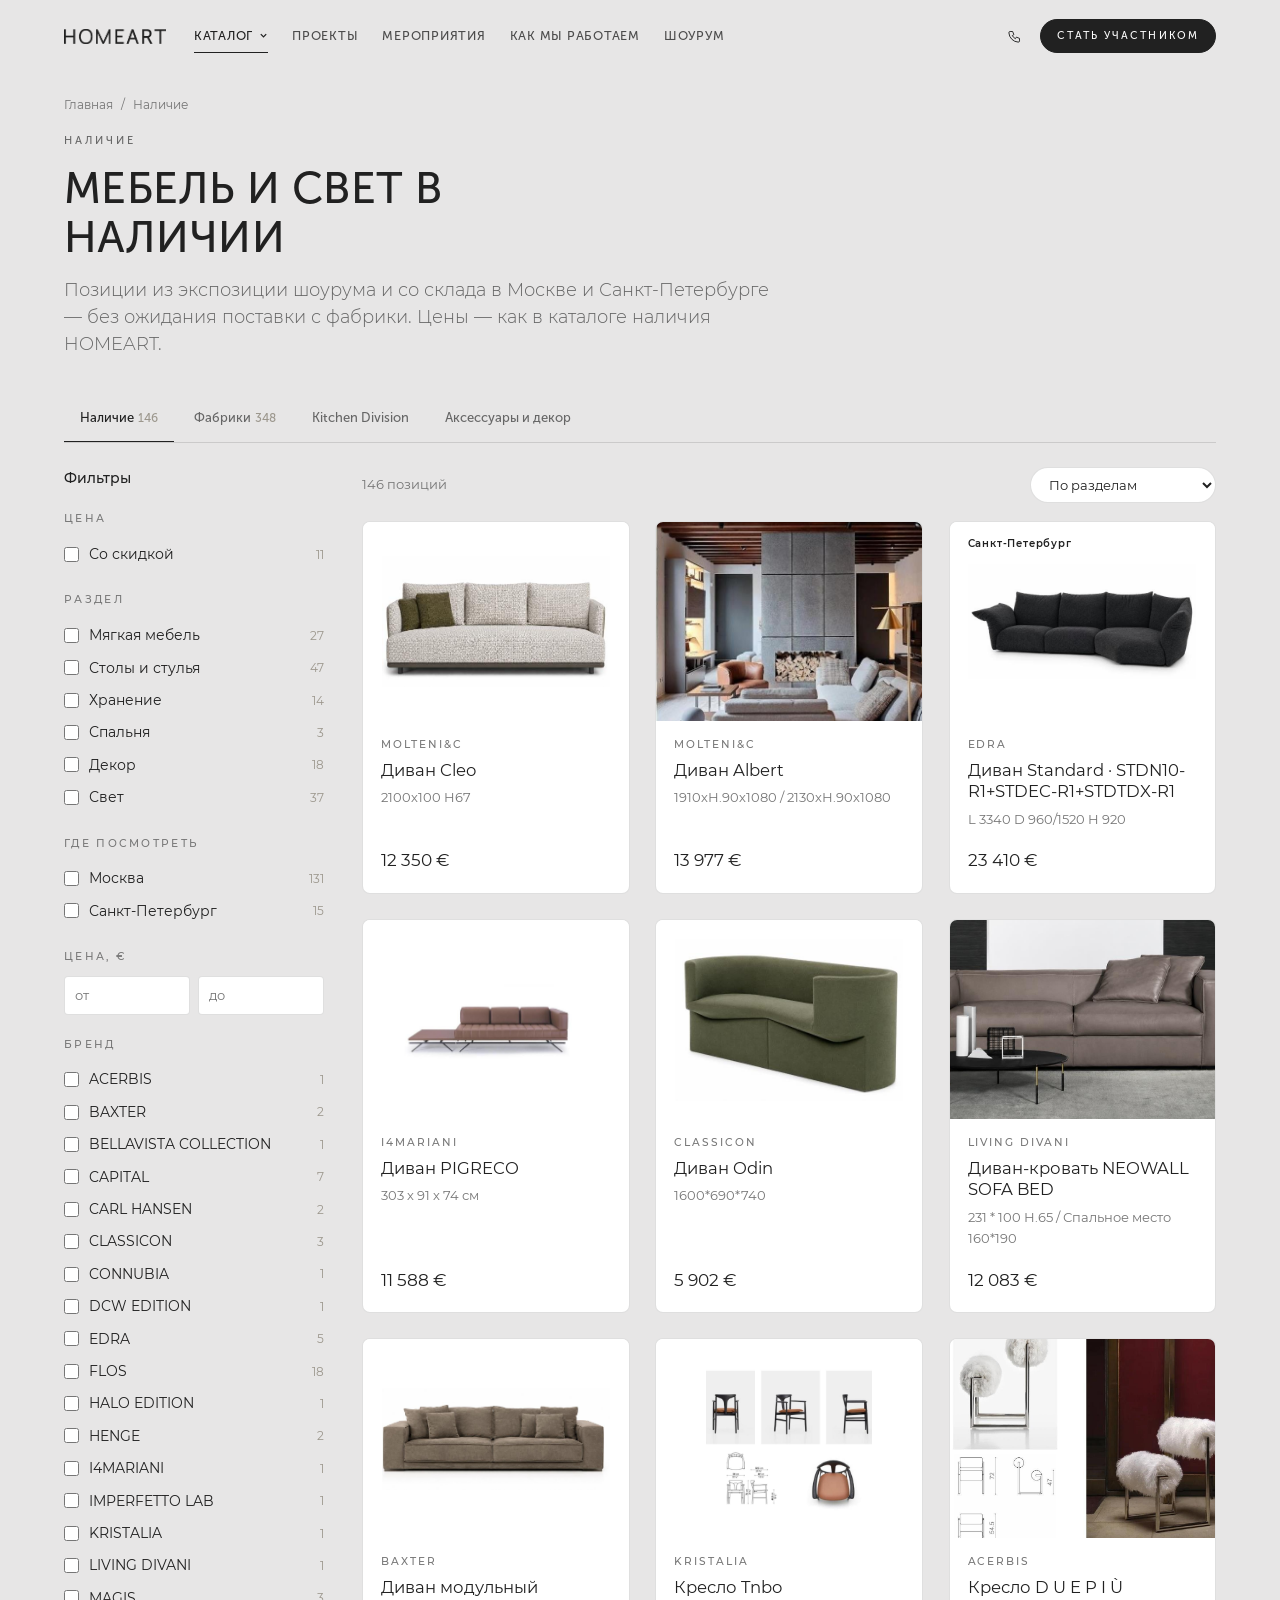
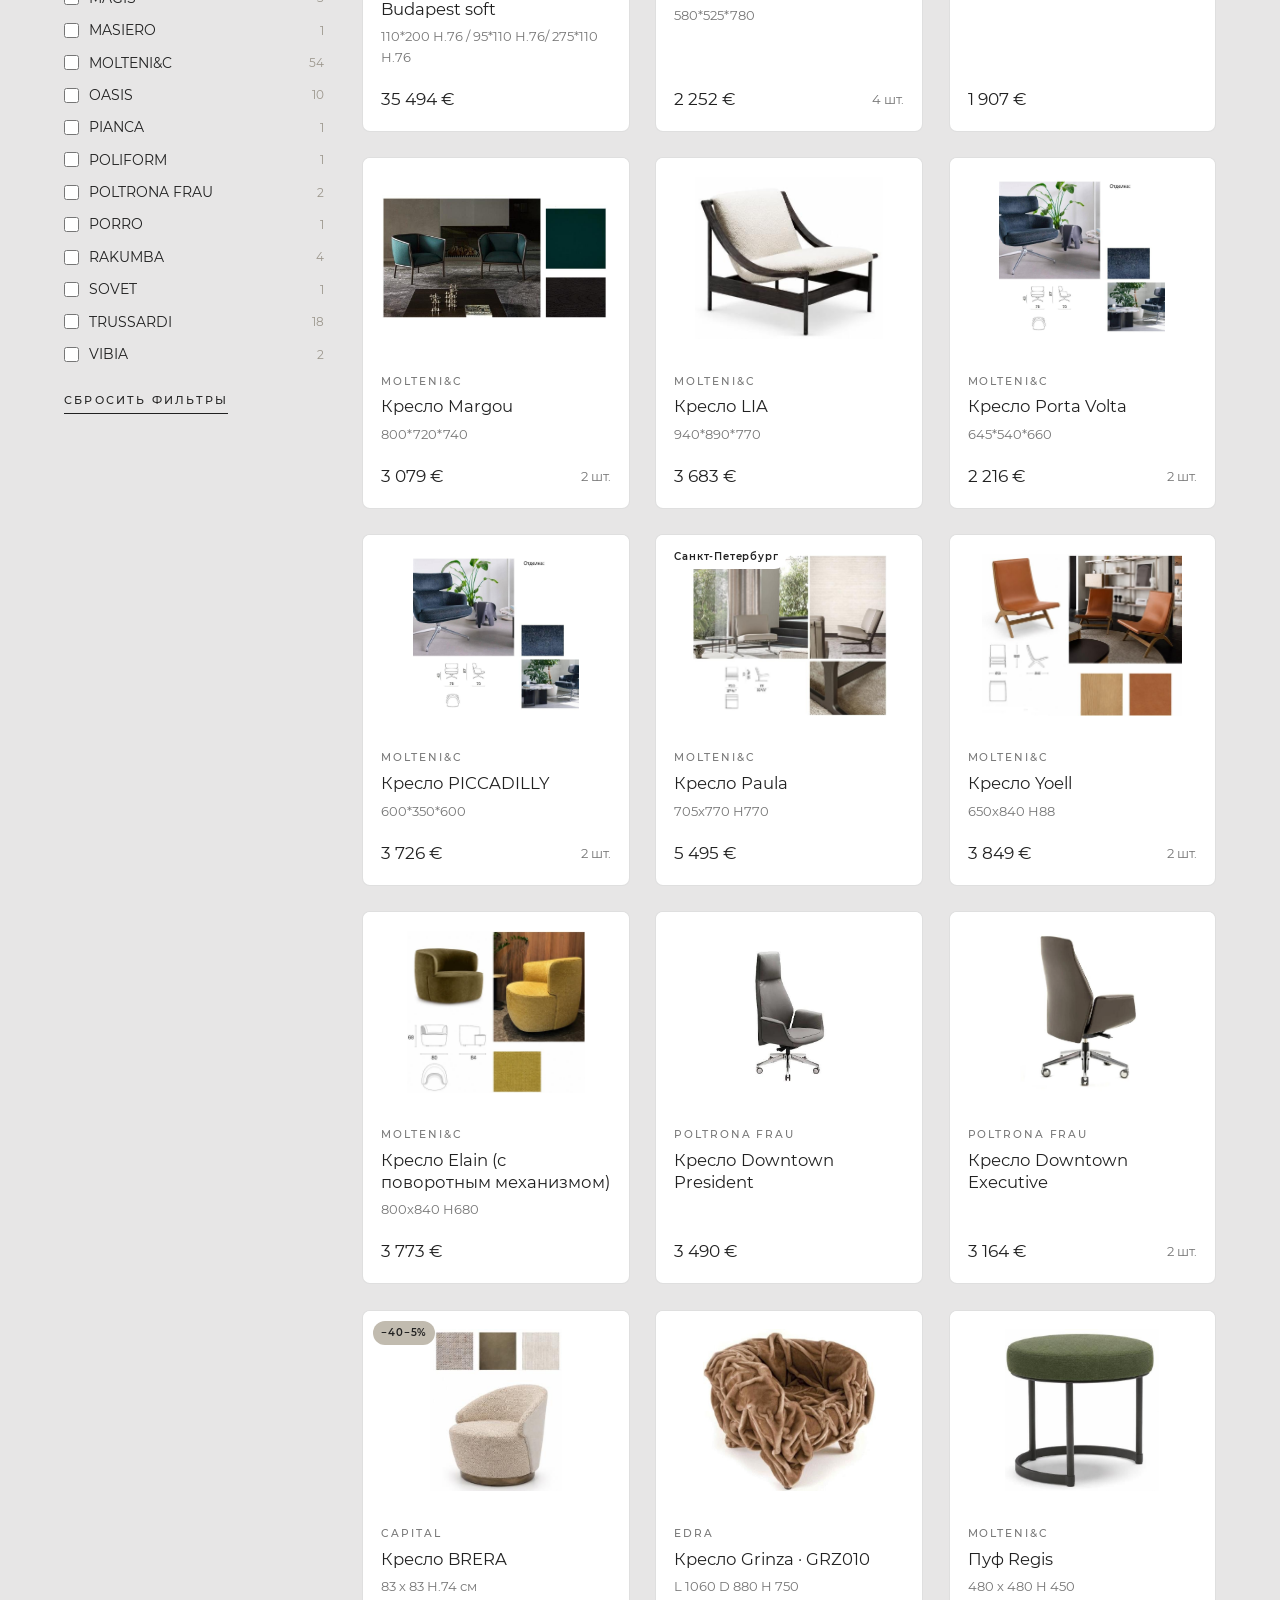
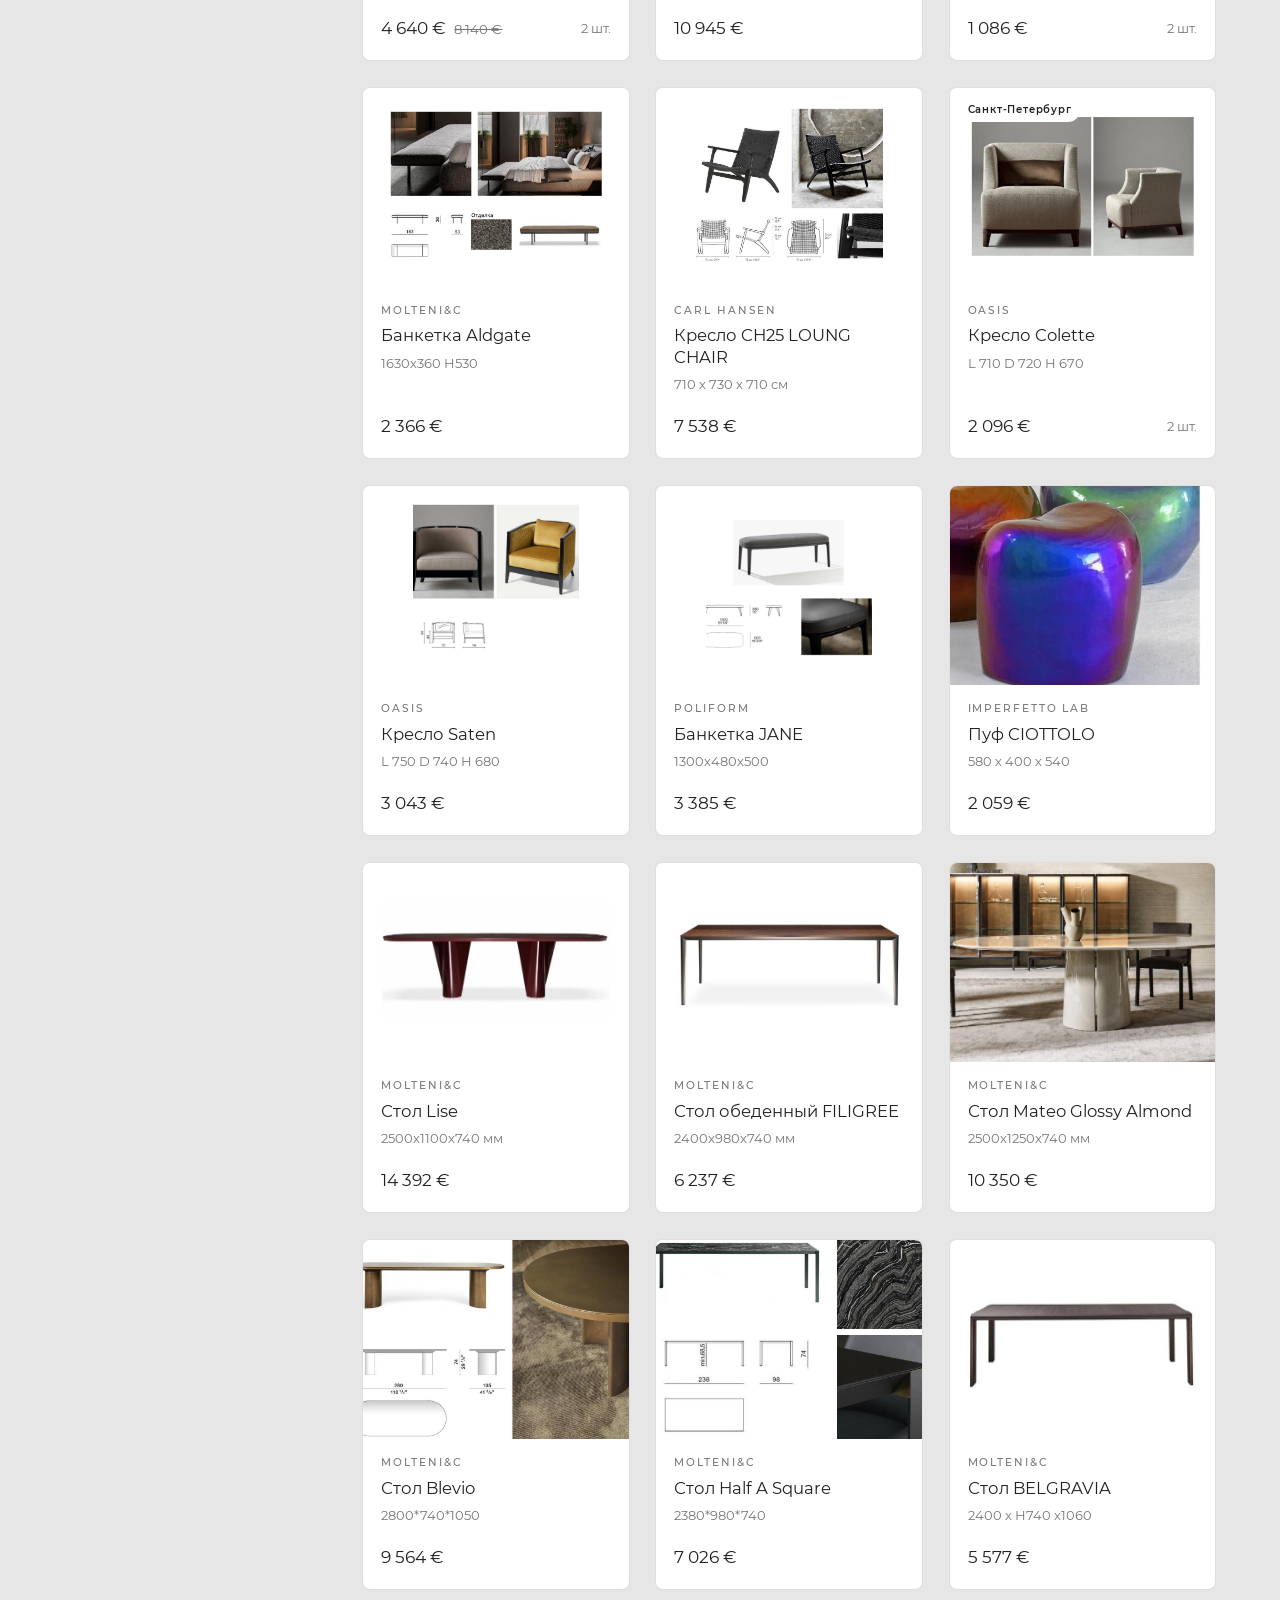
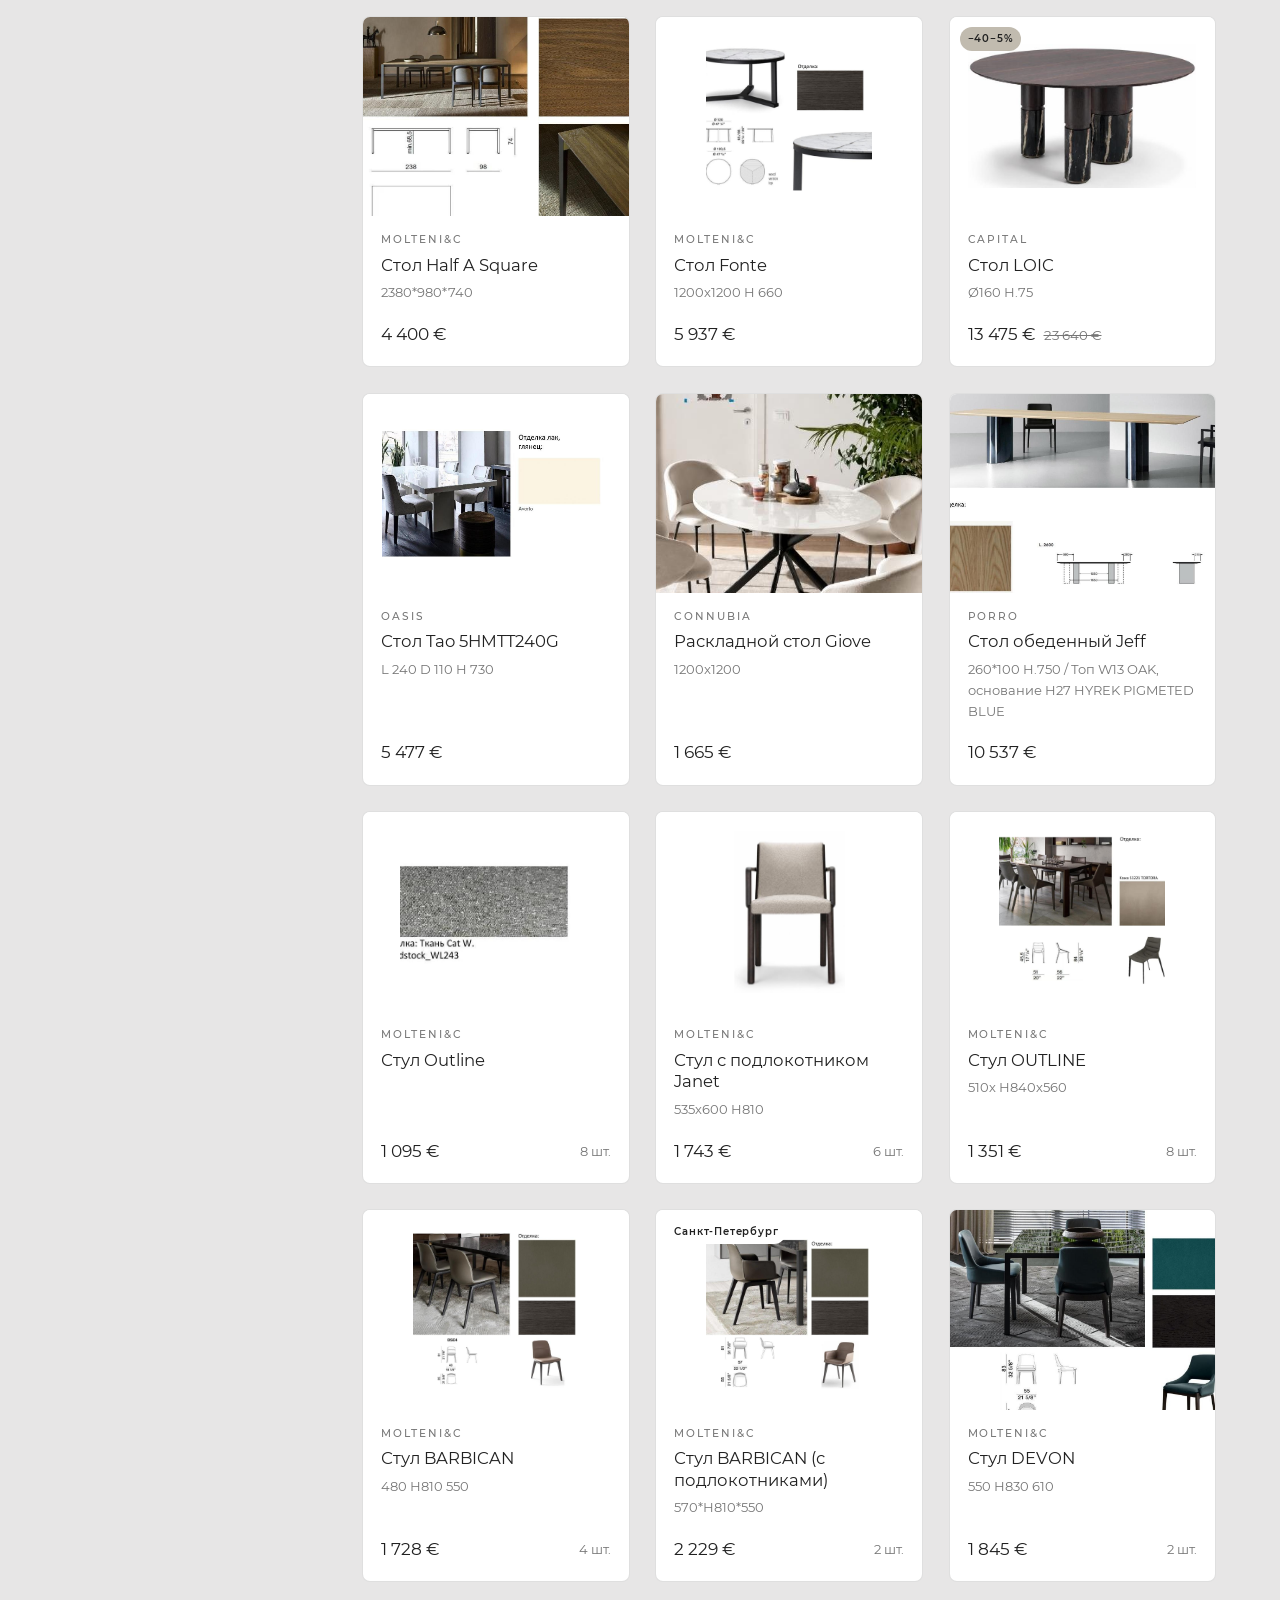
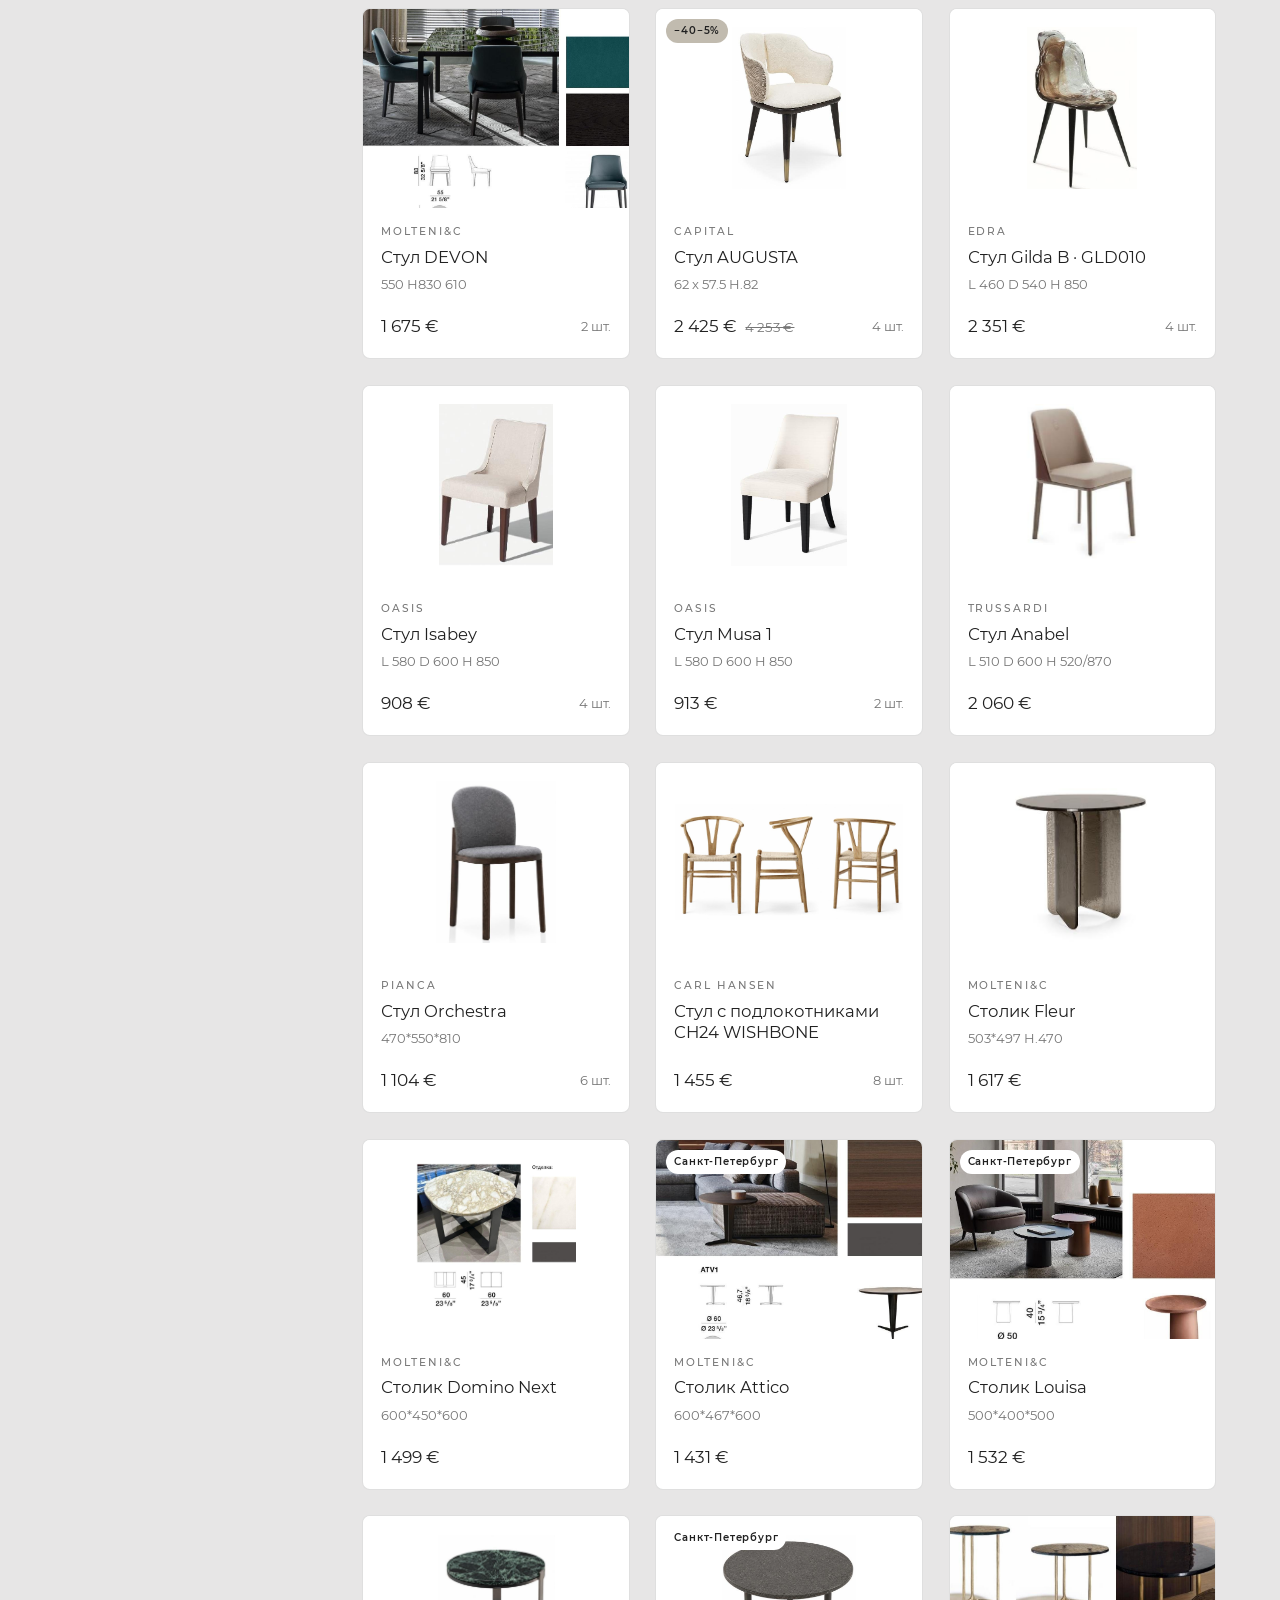
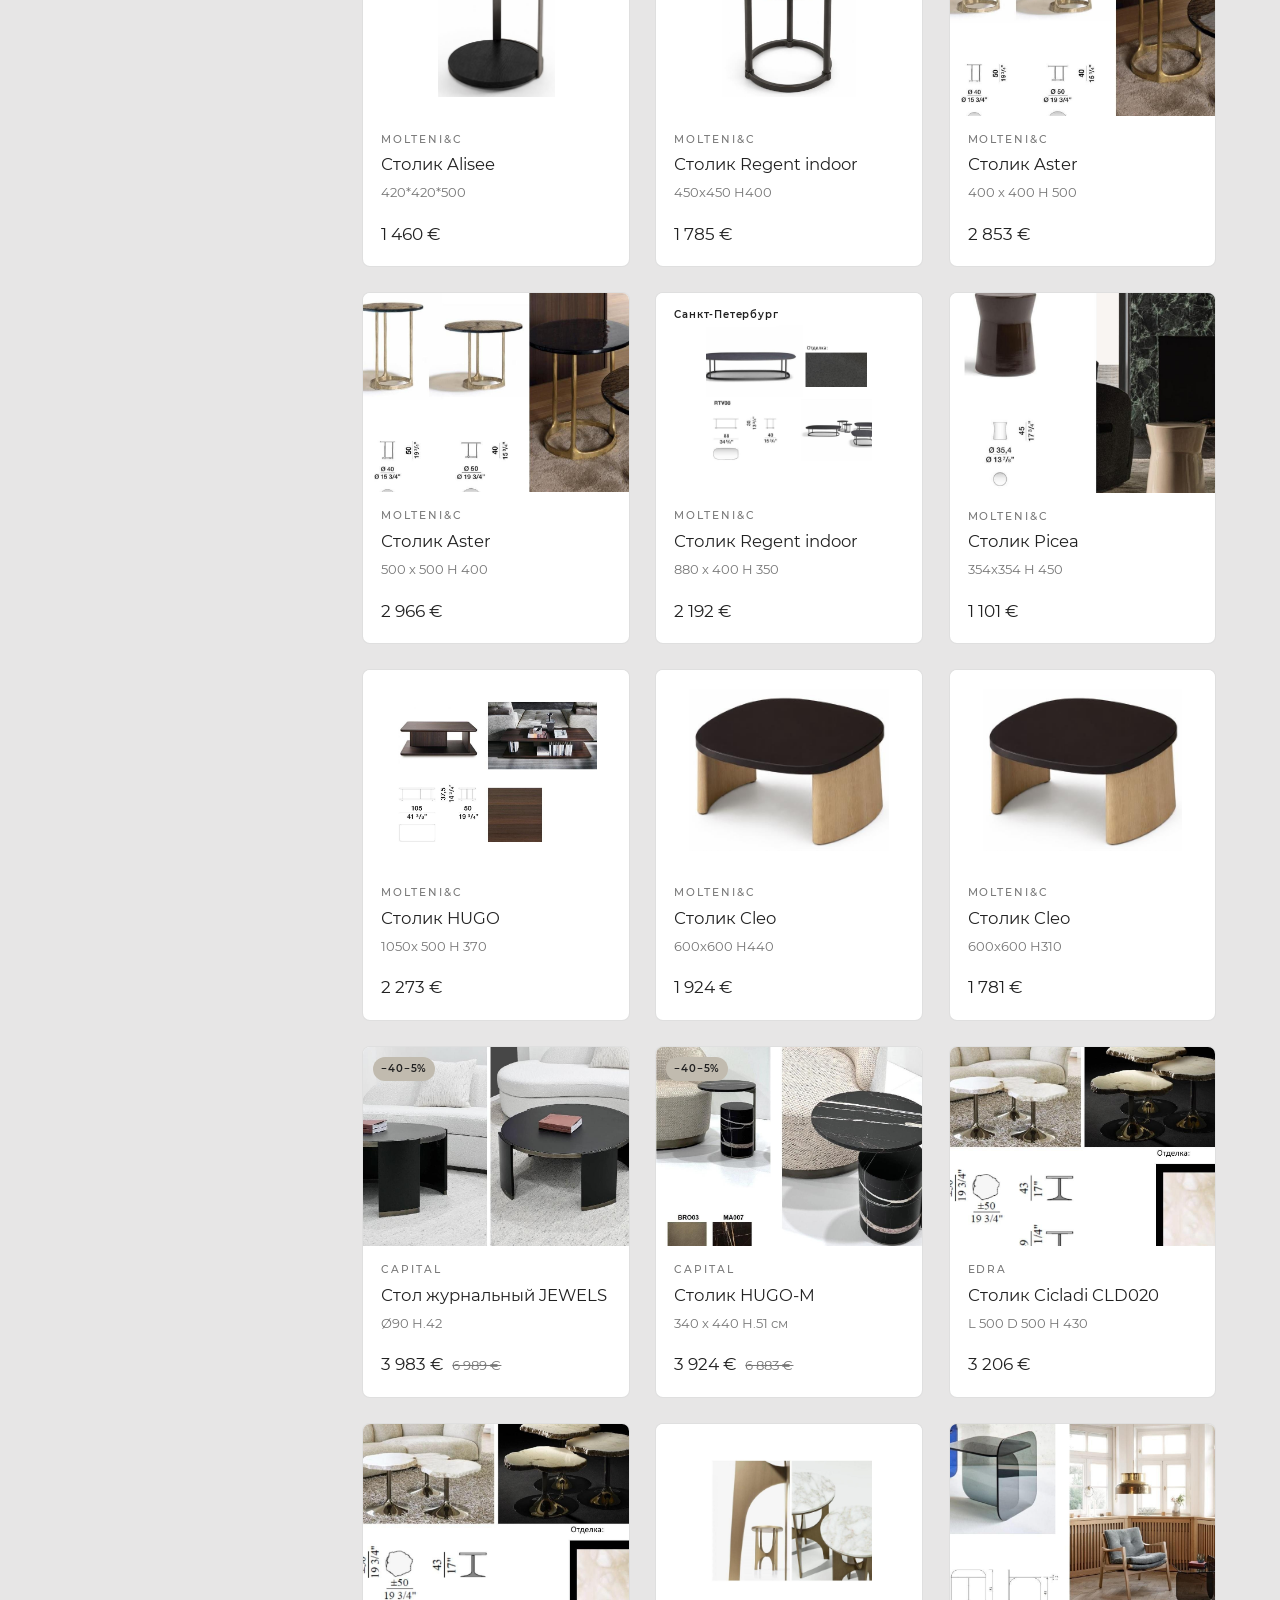
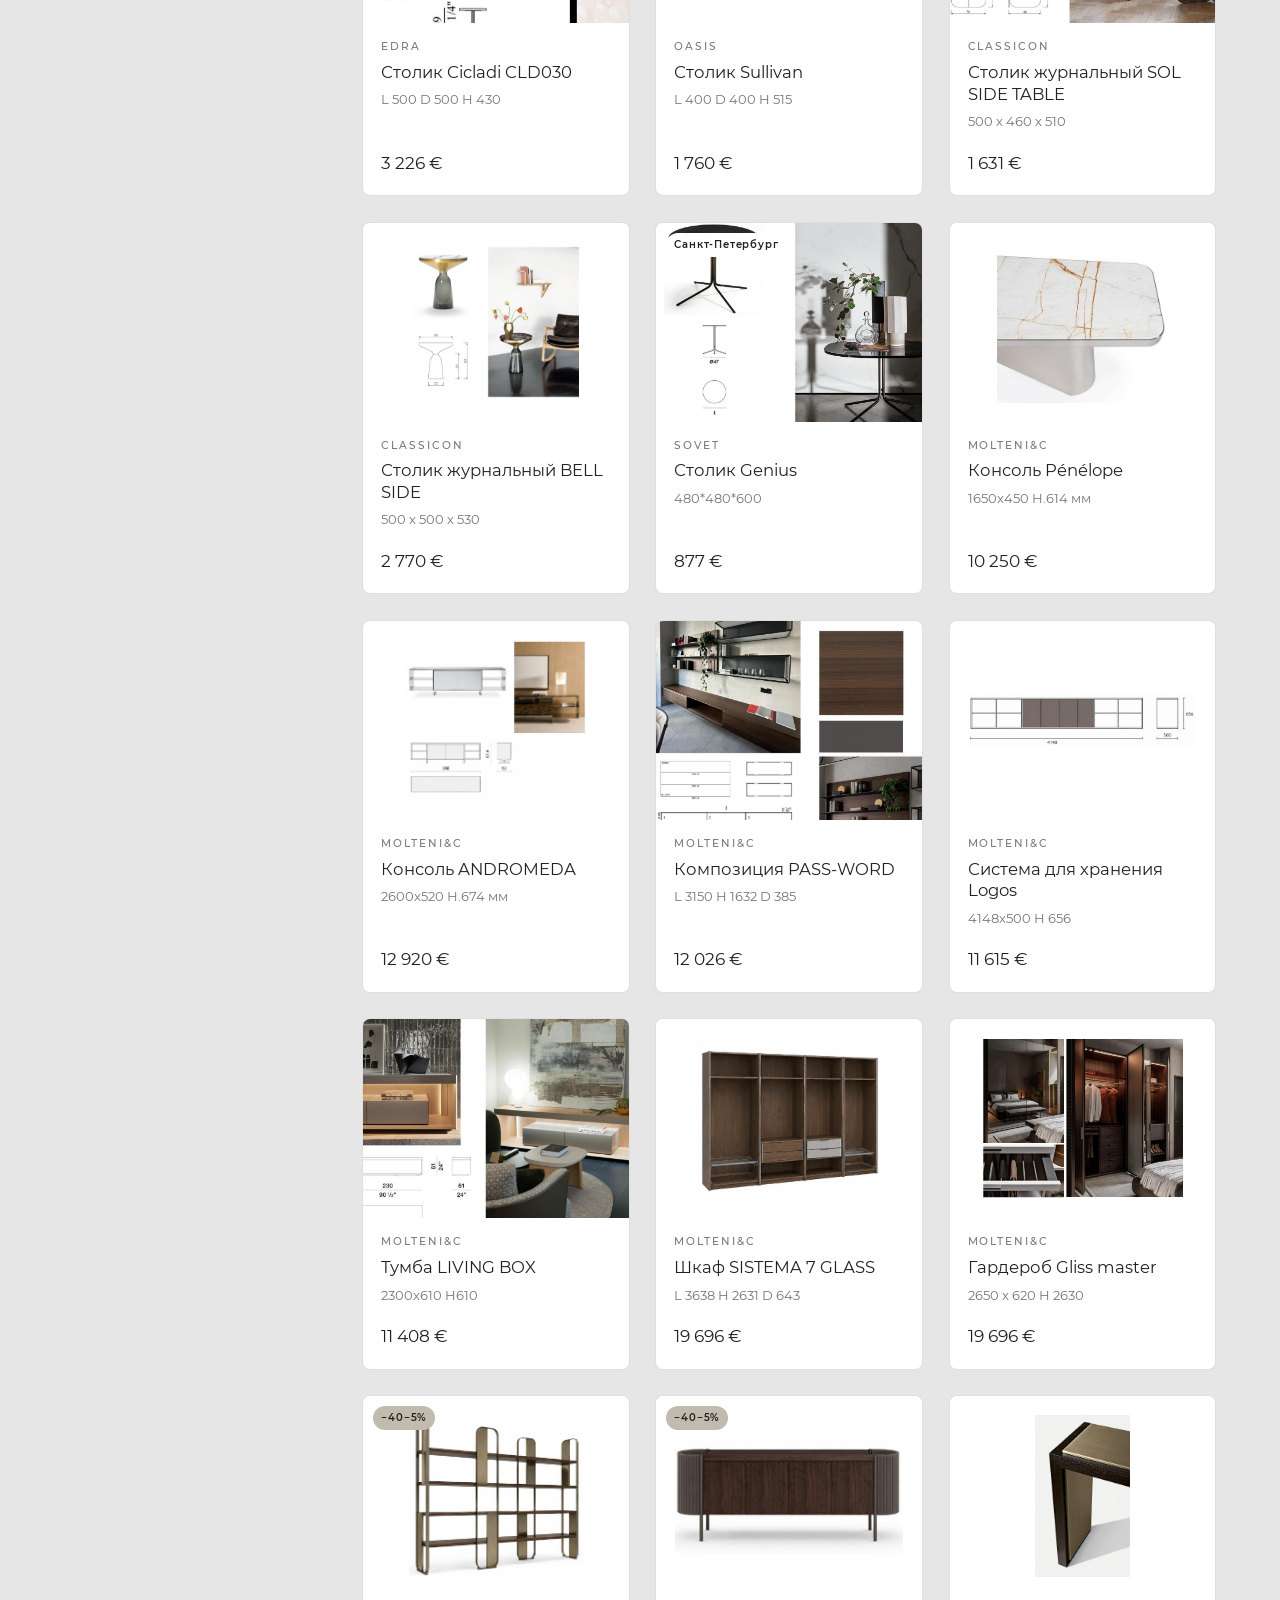
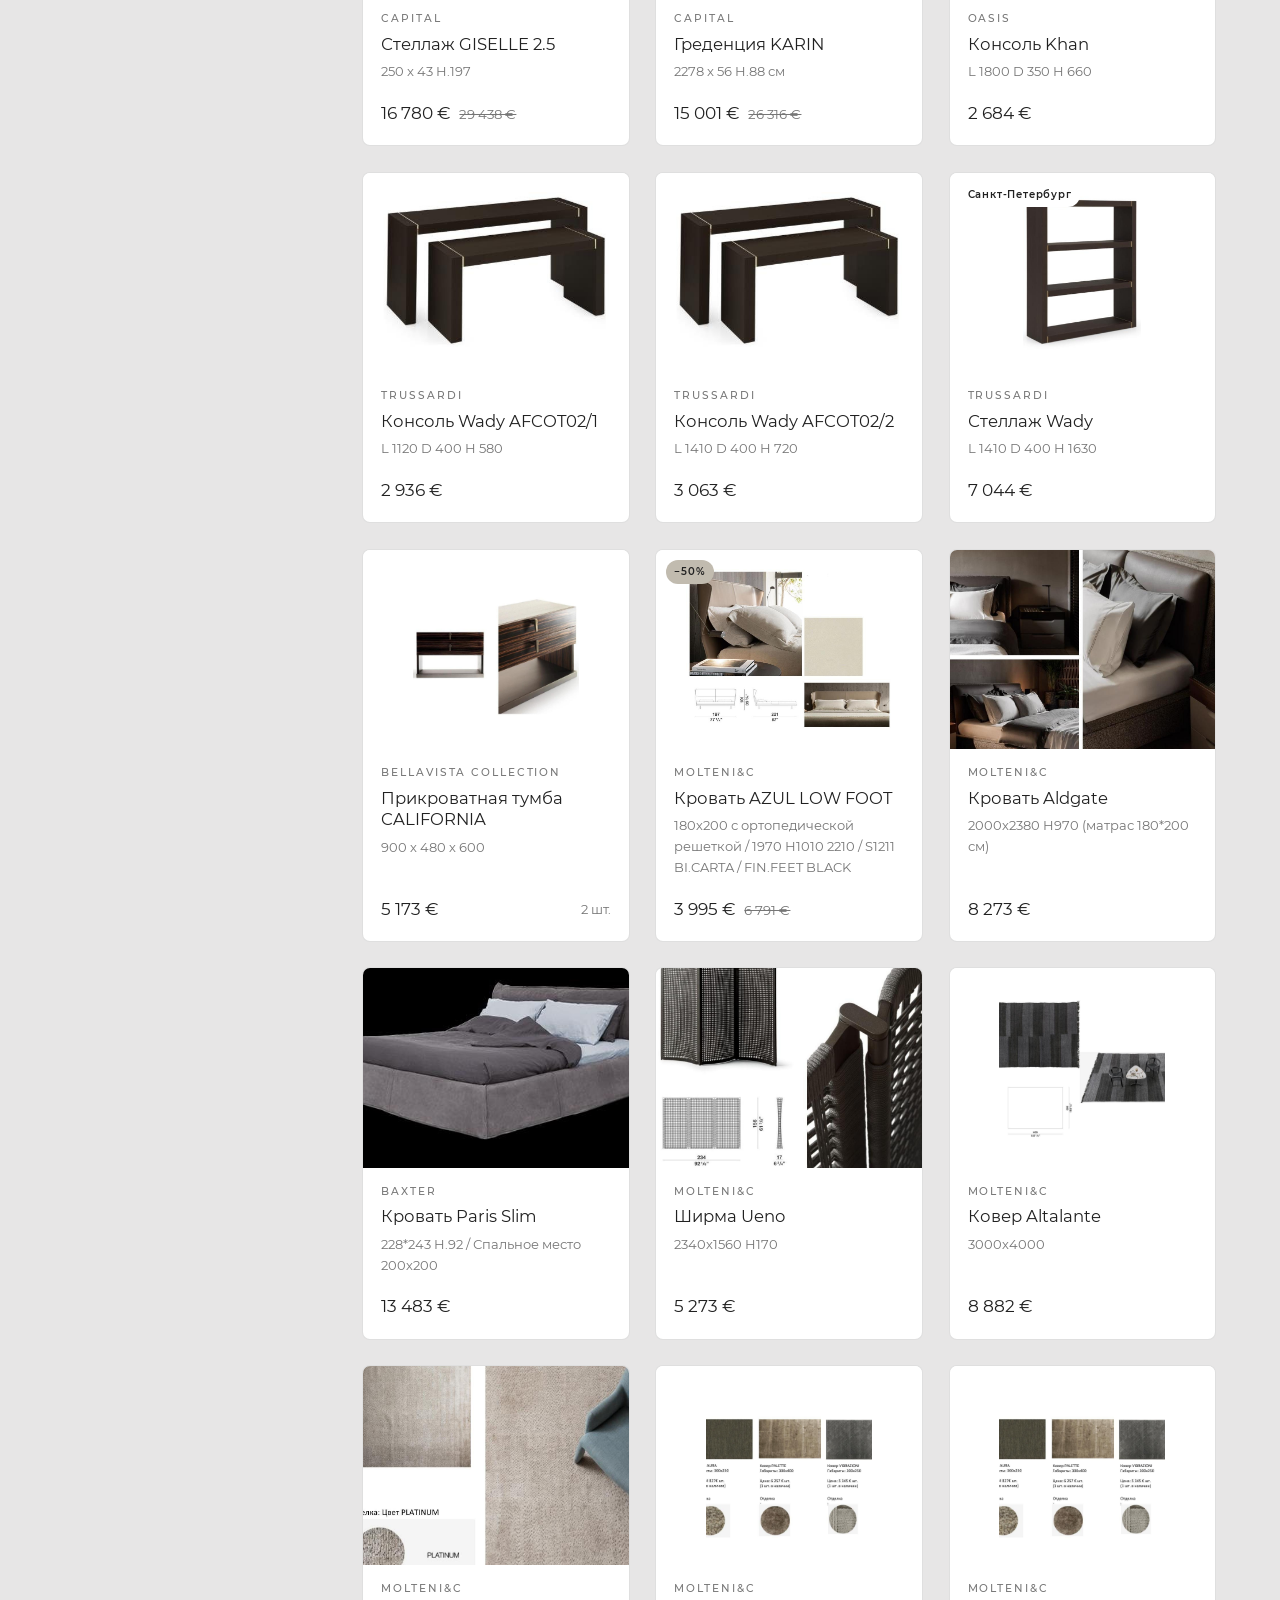
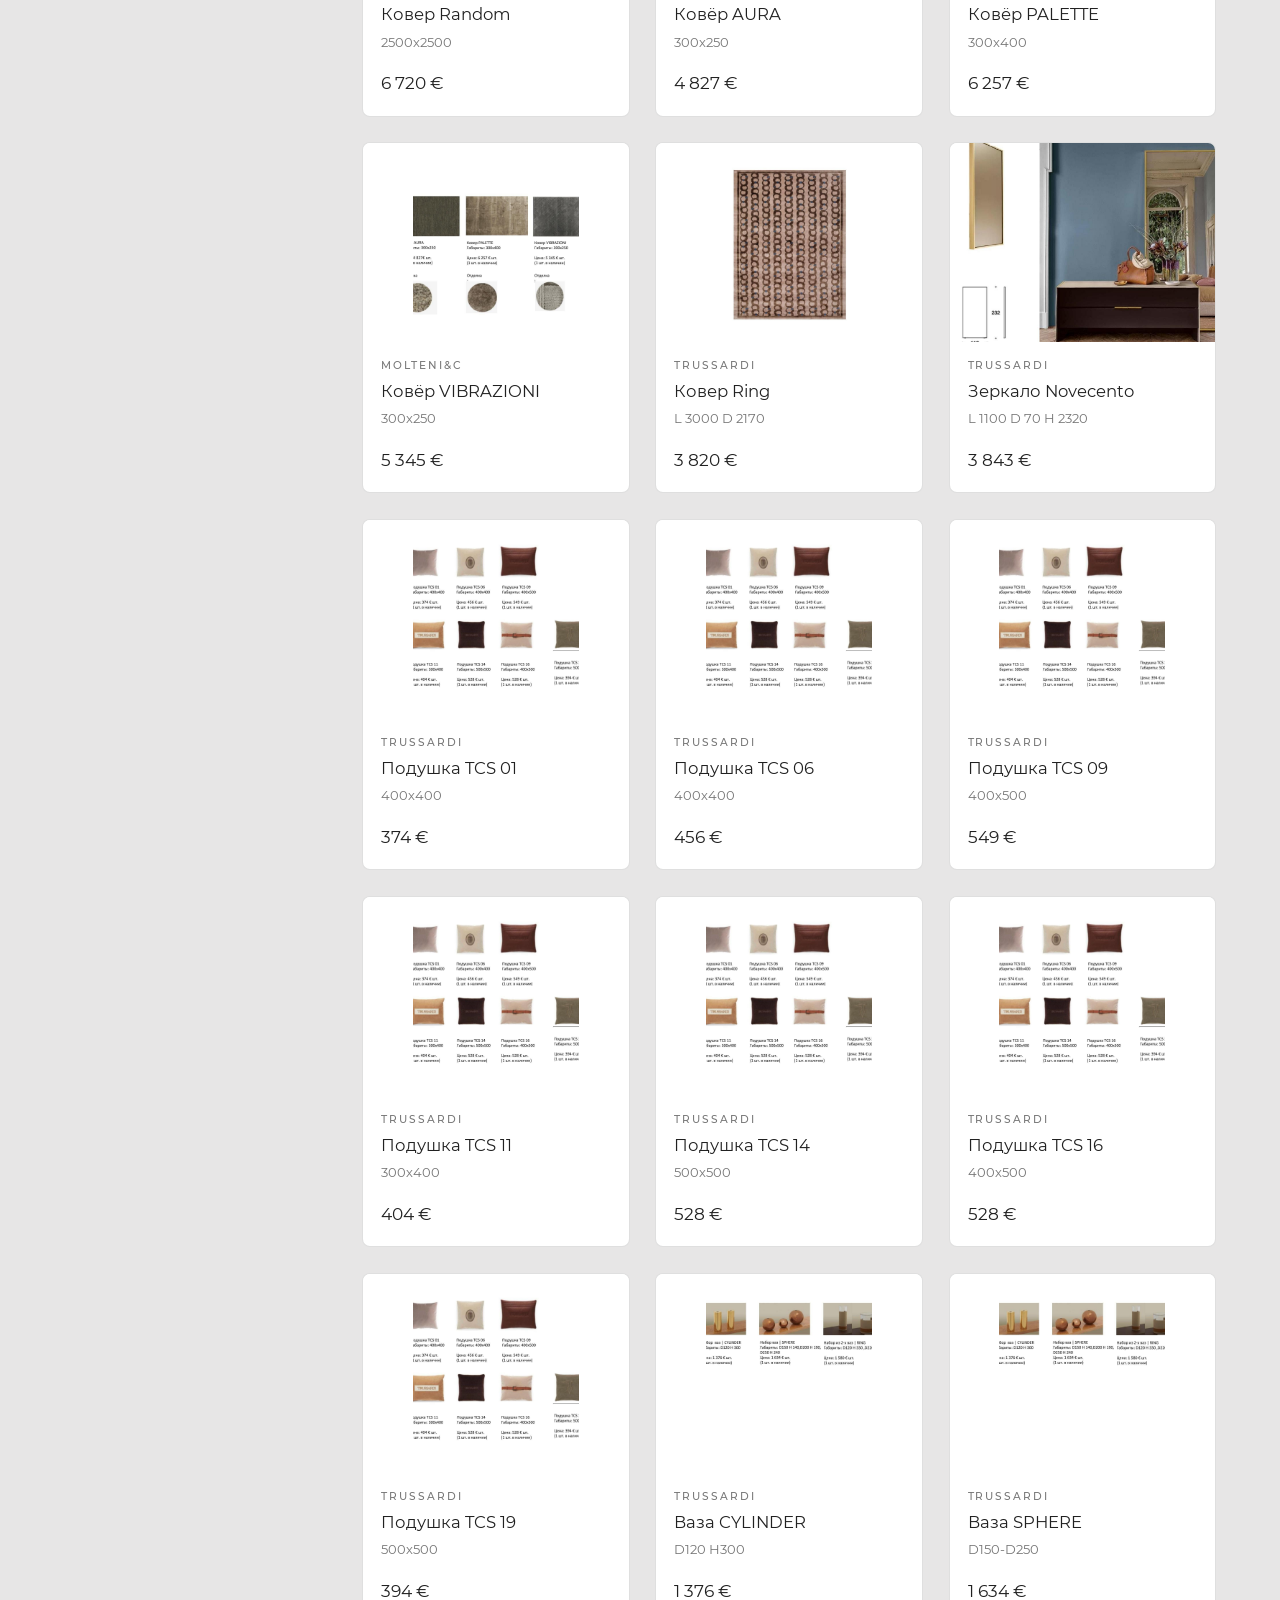
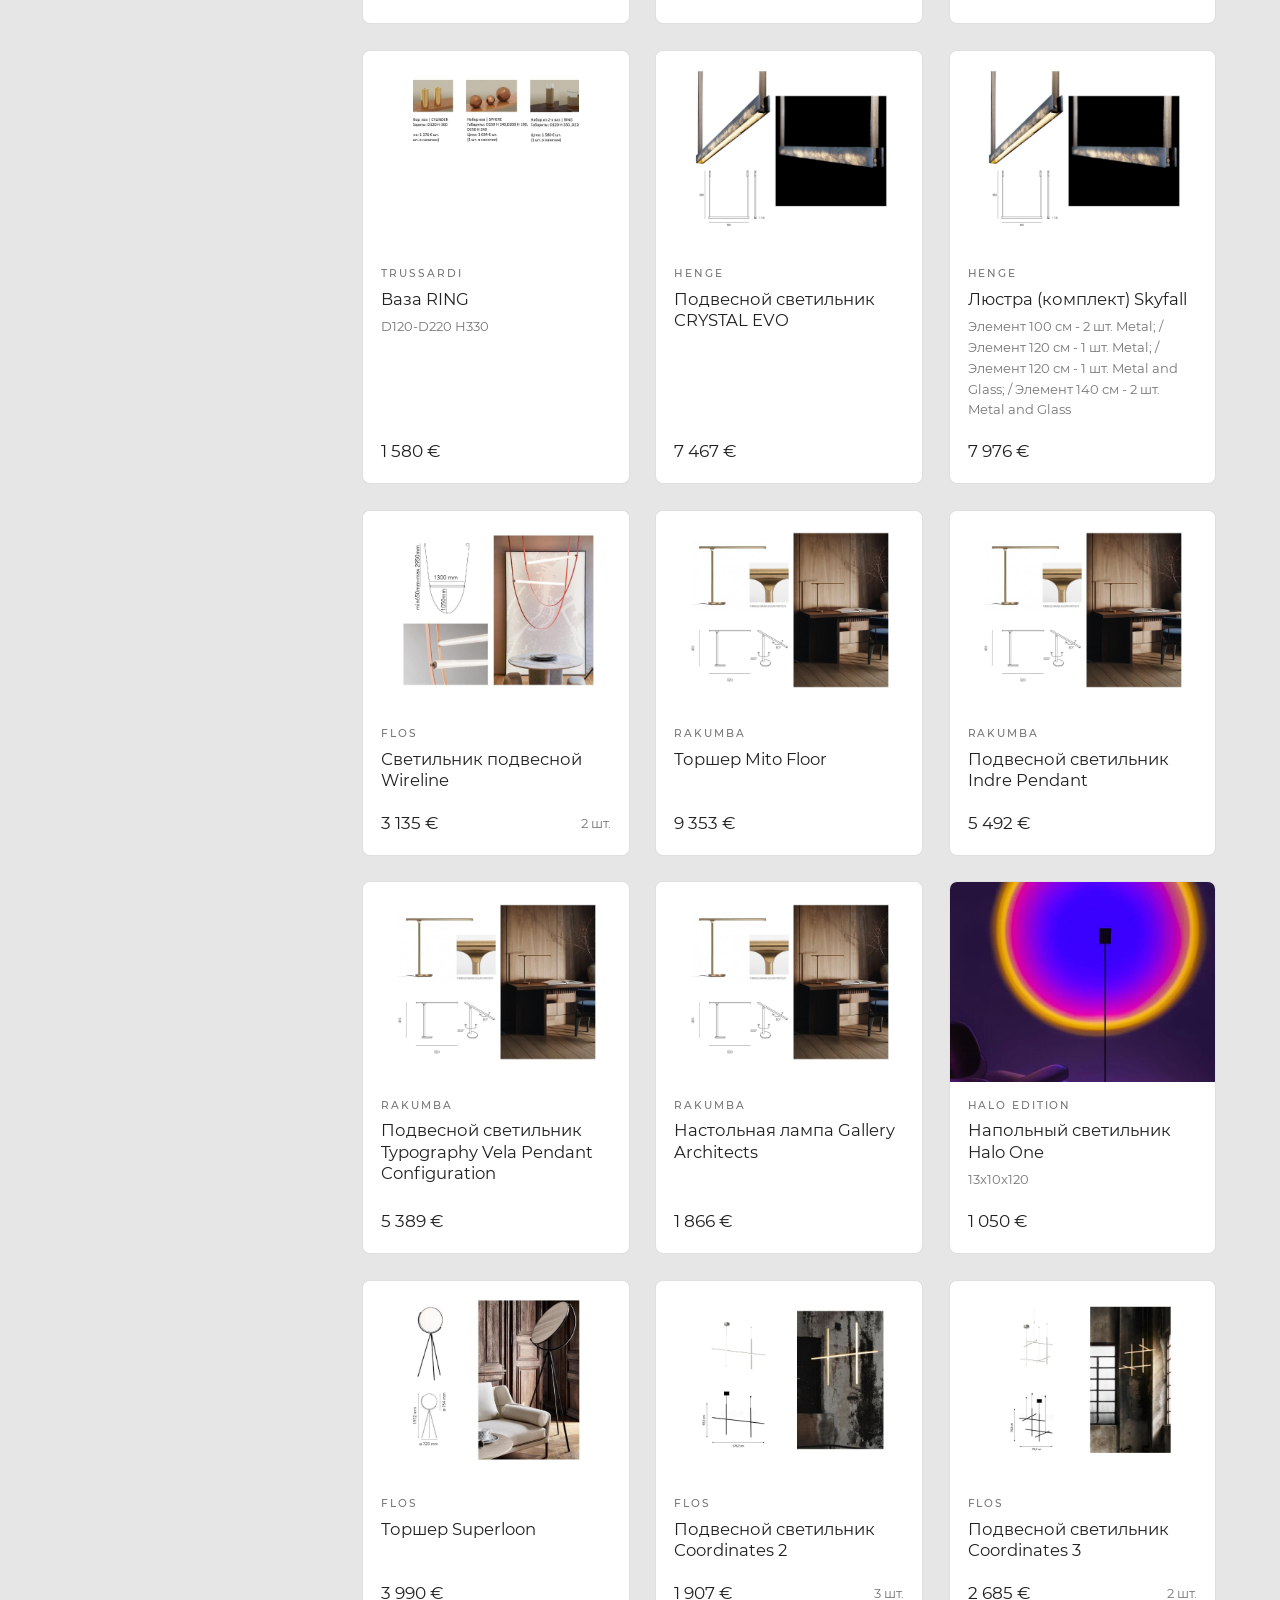
==== catalog.html @ 43c6b507 "HOMEART: отдельный показ — каталог EXPO (116 готовых карточек), карточки товара, проекты; сводка что" ====
<!doctype html>
<html lang="ru">
<head>
<meta charset="utf-8">
<meta name="viewport" content="width=device-width,initial-scale=1">
<title>Наличие — мебель и свет · HOMEART</title>
<meta name="robots" content="noindex">
<link rel="preconnect" href="https://fonts.googleapis.com"><link rel="preconnect" href="https://fonts.gstatic.com" crossorigin>
<link rel="stylesheet" href="https://fonts.googleapis.com/css2?family=Montserrat:wght@200;300;400;500;600&display=swap">
<link rel="stylesheet" href="assets/fonts.css?v=1793016635">
<link rel="stylesheet" href="assets/site.css?v=1793016635">
</head>
<body data-page="catalog" data-root="">
<div id="hdr"></div>
<main class="wrap">
  <div class="crumbs"><a href="index.html">Главная</a><span>/</span><span>Наличие</span></div>
  <div class="pagehead">
    <div class="eyebrow">Наличие</div>
    <h1>Мебель и свет в наличии</h1>
    <p class="lead">Позиции из экспозиции шоурума и со склада в Москве и Санкт-Петербурге — без ожидания поставки с фабрики. Цены — как в каталоге наличия HOMEART.</p>
  </div>
  <div class="tabs"><a href="catalog.html" class="on">Наличие<span id="tabCnt"></span></a><a href="factories.html">Фабрики<span>348</span></a>
    <a href="kitchen.html">Kitchen Division</a><a href="factories.html?tab=decor">Аксессуары и декор</a></div>

  <div class="cat">
    <aside class="filters" id="filters" aria-label="Фильтры">
      <div style="display:flex;justify-content:space-between;align-items:center" class="fbtn-close">
        <b style="font-weight:500">Фильтры</b>
        <button type="button" class="btn btn--sm btn--line fbtn" onclick="document.getElementById('filters').classList.remove('on')">Показать</button>
      </div>
      <div class="fg"><h4>Цена</h4>
        <label><input type="checkbox" id="fDisc"> Со скидкой<span id="nDisc"></span></label></div>
      <div class="fg"><h4>Раздел</h4><div id="fGroup"></div></div>
      <div class="fg"><h4>Где посмотреть</h4><div id="fLoc"></div></div>
      <div class="fg"><h4>Цена, €</h4>
        <div class="range"><input id="pMin" inputmode="numeric" placeholder="от"><input id="pMax" inputmode="numeric" placeholder="до"></div></div>
      <div class="fg"><h4>Бренд</h4><div id="fBrand"></div></div>
      <button type="button" class="link" id="reset" style="align-self:flex-start">Сбросить фильтры</button>
    </aside>

    <section>
      <div class="bar">
        <div style="display:flex;gap:10px;align-items:center;flex-wrap:wrap">
          <button type="button" class="btn btn--sm btn--line fbtn" onclick="document.getElementById('filters').classList.add('on')">Фильтры</button>
          <span class="cnt" id="cnt"></span>
        </div>
        <select id="sort" aria-label="Сортировка" style="border:.5px solid var(--line);border-radius:999px;padding:8px 14px;background:var(--white);font-size:13px">
          <option value="def">По разделам</option><option value="asc">Сначала дешевле</option><option value="desc">Сначала дороже</option><option value="disc">Сначала со скидкой</option>
        </select>
      </div>
      <div class="grid3" id="grid"></div>
      <div class="empty" id="empty" hidden>По этим фильтрам ничего нет. <button type="button" class="link" onclick="document.getElementById('reset').click()">Сбросить</button></div>
    </section>
  </div>
</main>
<div id="ftr"></div>
<script src="data/data.js?v=1793016635"></script>
<script src="data/stock.js?v=1793016635"></script>
<script src="assets/site.js?v=1793016635"></script>
<script>
(function () {
  const { fmt, esc, qs } = HA;
  const P = STOCK;
  const GROUPS = ['Мягкая мебель', 'Столы и стулья', 'Хранение', 'Спальня', 'Декор', 'Свет'];
  const S = { groups: new Set(), locs: new Set(), brands: new Set(), disc: false, min: null, max: null };
  if (qs.get('cat')) S.groups.add(qs.get('cat'));
  if (qs.get('brand')) S.brands.add(qs.get('brand'));

  const uniq = arr => [...new Set(arr)];
  const box = (id, key, vals, set) => {
    document.getElementById(id).innerHTML = vals.map(v =>
      `<label><input type="checkbox" value="${esc(v)}" ${set.has(v) ? 'checked' : ''}> ${esc(v)}<span>${P.filter(p => p[key] === v).length}</span></label>`).join('');
    document.getElementById(id).addEventListener('change', e => { e.target.checked ? set.add(e.target.value) : set.delete(e.target.value); draw() });
  };
  box('fGroup', 'group', GROUPS.filter(g => P.some(p => p.group === g)), S.groups);
  box('fLoc', 'loc', uniq(P.map(p => p.loc)).sort(), S.locs);
  box('fBrand', 'brand', uniq(P.map(p => p.brand)).sort(), S.brands);
  document.getElementById('nDisc').textContent = P.filter(p => p.discount).length;
  document.getElementById('fDisc').onchange = e => { S.disc = e.target.checked; draw() };
  const num = v => { const n = parseInt(String(v).replace(/\D/g, ''), 10); return isNaN(n) ? null : n };
  document.getElementById('pMin').oninput = e => { S.min = num(e.target.value); draw() };
  document.getElementById('pMax').oninput = e => { S.max = num(e.target.value); draw() };
  document.getElementById('sort').onchange = draw;
  document.getElementById('reset').onclick = () => {
    S.groups.clear(); S.locs.clear(); S.brands.clear(); S.disc = false; S.min = S.max = null;
    document.querySelectorAll('#filters input').forEach(i => { i.type === 'checkbox' ? i.checked = false : i.value = '' }); draw();
  };

  function card(p) {
    const img = p.imgs[0] ? `<img loading="lazy" src="${p.imgs[0]}" alt="${esc(p.brand)} ${esc(p.name)}">` : `<div class="ph"><b>${esc(p.brand)}</b></div>`;
    const badges = (p.discount ? `<span class="badge badge--disc">${esc(p.discount)}</span>` : '')
      + (p.loc !== 'Москва' ? `<span class="badge badge--city">${esc(p.loc)}</span>` : '');
    return `<a class="card" href="product.html?id=${encodeURIComponent(p.id)}">
      <div class="card__img ${p.pack ? 'card__img--pack' : ''}">${img}<div class="badges">${badges}</div></div>
      <div class="card__b"><span class="card__k">${esc(p.brand)}</span><span class="card__t">${esc(p.name)}</span>
        ${p.dims ? `<span class="card__m">${esc(p.dims)}</span>` : ''}
        <div class="card__f"><span class="price">${fmt.eur(p.price)}${p.base ? `<s>${fmt.eur(p.base)}</s>` : ''}</span>${p.qty > 1 ? `<span class="small muted">${p.qty} ${p.unit === 'компл.' ? 'компл.' : 'шт.'}</span>` : ''}</div></div></a>`;
  }
  function draw() {
    const list = P.filter(p => (!S.groups.size || S.groups.has(p.group)) && (!S.locs.size || S.locs.has(p.loc)) &&
      (!S.brands.size || S.brands.has(p.brand)) && (!S.disc || p.discount) &&
      (S.min == null || p.price >= S.min) && (S.max == null || p.price <= S.max));
    const s = document.getElementById('sort').value;
    if (s === 'asc') list.sort((a, b) => a.price - b.price);
    else if (s === 'desc') list.sort((a, b) => b.price - a.price);
    else if (s === 'disc') list.sort((a, b) => (!!b.discount - !!a.discount) || a.price - b.price);
    else list.sort((a, b) => GROUPS.indexOf(a.group) - GROUPS.indexOf(b.group));
    document.getElementById('grid').innerHTML = list.map(card).join('');
    document.getElementById('empty').hidden = list.length > 0;
    document.getElementById('cnt').textContent = fmt.plural(list.length, 'позиция', 'позиции', 'позиций');
    document.getElementById('tabCnt').textContent = P.length;
  }
  draw();
})();
</script>
</body>
</html>
---- assets/fonts.css ----
/* Montserrat как замена Museo Sans Cyrl (ДС HOMEART v2). Файлы лежат рядом —
   прототип открывается на любом компьютере. Google Fonts подключён в страницах запасным путём. */
@font-face{font-family:"HA Sans";src:url("fonts/Montserrat-ExtraLight.ttf") format("truetype");font-weight:200;font-display:swap}
@font-face{font-family:"HA Sans";src:url("fonts/Montserrat-Light.ttf") format("truetype");font-weight:300;font-display:swap}
@font-face{font-family:"HA Sans";src:url("fonts/Montserrat-Regular.ttf") format("truetype");font-weight:400;font-display:swap}
@font-face{font-family:"HA Sans";src:url("fonts/Montserrat-Medium.ttf") format("truetype");font-weight:500;font-display:swap}
@font-face{font-family:"HA Sans";src:url("fonts/Montserrat-SemiBold.ttf") format("truetype");font-weight:600;font-display:swap}

/* Museo Sans Cyrl — основной шрифт бренда (бренд-платформа, стр. 14): заголовки, подписи, кнопки.
   Своё имя «HA Display», чтобы не путаться с установленным на компьютере Museo. Пока есть только начертание 500. */
@font-face{font-family:"HA Display";src:url("fonts/MuseoSansCyrl.otf") format("opentype");font-weight:500;font-display:swap}
---- assets/site.css ----
/* HOMEART — портал для дизайнеров · прототип
   Дизайн-система HOMEART v2: публичная часть — режим Editorial, кабинет — Quiet (account.css).
   Шрифт: Museo Sans Cyrl → Montserrat (локальные файлы + Google Fonts как запасной путь). */

/* ── токены ─────────────────────────────────────────────── */
:root{
  /* Бренд-платформа HOMEART, стр. 15: графит #212121 · бежевый #C1BBAF · серый #666666 · светло-серый #E7E6E6 · белый.
     #DBD8D1 — плашка дескриптора (стр. 13). Остальное — производные оттенки тех же цветов, без новых тонов. */
  --ink:#212121; --ink-soft:#2e2e2e; --slate:#444444; --graphite:#666666; --graphite-2:#767676; --stone:#9c978d;
  --white:#fff; --off:#ffffff; --mist:#e7e6e6; --fog:#e7e6e6;
  --sand-deep:#8c8579; --sand:#c1bbaf; --linen:#dbd8d1;
  --brass:#c1bbaf; --brass-deep:#8c8579; --brass-pale:#dbd8d1;
  --amber:#666666; --amber-wash:#e7e6e6;
  --emerald:#212121; --emerald-wash:#e7e6e6; --claret:#8b2e2a;   /* claret — только ошибки в формах */
  --line:rgba(33,33,33,.14); --line-soft:rgba(33,33,33,.08);
  /* Museo Sans Cyrl сюда НЕ ставим: если он установлен на компьютере частично (например, только 500),
     браузер возьмёт его вместо вшитого шрифта и прототип будет выглядеть по-разному у разных людей. */
  --sans:"HA Sans","Montserrat","Helvetica Neue",Arial,sans-serif;
  --display:"HA Display","HA Sans","Montserrat","Helvetica Neue",Arial,sans-serif;   /* Museo Sans Cyrl */
  --ease:cubic-bezier(.22,.61,.36,1); --dur:320ms;
  --gutter:clamp(16px,5vw,72px); --maxw:1440px;
  --r:4px; --r-lg:8px;
  --grad-protect:linear-gradient(180deg,rgba(33,33,33,.30) 0%,rgba(33,33,33,0) 28%,rgba(33,33,33,.18) 55%,rgba(33,33,33,.78) 100%);
}
*{box-sizing:border-box;margin:0;padding:0}
html{-webkit-text-size-adjust:100%}
body{font-family:var(--sans);font-size:15px;line-height:1.6;font-weight:400;color:var(--ink);background:var(--off);
  -webkit-font-smoothing:antialiased;overflow-x:hidden}
img{display:block;max-width:100%}
a{color:inherit;text-decoration:none}
button,input,select,textarea{font:inherit;color:inherit}
button{cursor:pointer;background:none;border:0}
:focus-visible{outline:2px solid var(--brass);outline-offset:3px}
::selection{background:var(--ink);color:var(--off)}
.num{font-variant-numeric:tabular-nums}
.sr{position:absolute;width:1px;height:1px;overflow:hidden;clip:rect(0 0 0 0)}

/* ── типографика ───────────────────────────────────────── */
.wrap{max-width:var(--maxw);margin:0 auto;padding:0 var(--gutter)}
.eyebrow{font-size:11px;font-weight:500;letter-spacing:.28em;text-transform:uppercase;color:var(--amber)}
.eyebrow--mute{color:var(--graphite-2)}
.eyebrow--light{color:var(--brass-pale)}
.display{font-weight:300;font-size:clamp(36px,5.4vw,84px);line-height:1.02;letter-spacing:-.02em}
h1,.h1{font-weight:300;font-size:clamp(32px,3.4vw,52px);line-height:1.06;letter-spacing:-.015em}
h2,.h2{font-weight:300;font-size:clamp(26px,2.5vw,38px);line-height:1.12;letter-spacing:-.01em}
h3,.h3{font-weight:400;font-size:19px;line-height:1.3}
.lead{font-weight:300;font-size:clamp(17px,1.4vw,21px);line-height:1.5;color:var(--graphite);max-width:60ch}
.muted{color:var(--graphite-2)}
.small{font-size:13px}
p+p{margin-top:.9em}

/* ── кнопки ────────────────────────────────────────────── */
.btn{display:inline-flex;align-items:center;justify-content:center;gap:10px;font-size:11px;font-weight:500;
  letter-spacing:.2em;text-transform:uppercase;padding:14px 24px;border-radius:999px;border:1px solid var(--ink);
  background:var(--ink);color:var(--white);transition:background var(--dur) var(--ease),color var(--dur) var(--ease),border-color var(--dur) var(--ease);
  white-space:nowrap;line-height:1.2;text-align:center}
.btn:hover{background:var(--slate);border-color:var(--slate)}
.btn--line{background:transparent;color:var(--ink)}
.btn--line:hover{background:var(--ink);color:var(--white)}
.btn--light{background:var(--white);color:var(--ink);border-color:var(--white)}
.btn--light:hover{background:var(--linen);border-color:var(--linen)}
.btn--ghost-light{background:transparent;color:var(--white);border-color:rgba(255,255,255,.55)}
.btn--ghost-light:hover{background:var(--white);color:var(--ink)}
.btn--sm{padding:10px 16px;font-size:10.5px}
.btn--block{width:100%}
.btn[disabled]{opacity:.45;pointer-events:none}
.link{font-size:11px;font-weight:500;letter-spacing:.2em;text-transform:uppercase;display:inline-flex;gap:10px;
  align-items:center;border-bottom:1px solid currentColor;padding-bottom:3px;white-space:nowrap}
.link:hover{color:var(--amber)}

/* ── шапка ─────────────────────────────────────────────── */
/* закрепляем обёртку: sticky внутри обёртки своего же размера не работал */
#hdr{position:sticky;top:0;z-index:60}
.hdr{position:relative;z-index:60;background:rgba(255,255,255,.94);backdrop-filter:blur(12px);
  border-bottom:.5px solid var(--line)}
.hdr__in{display:flex;align-items:center;gap:28px;height:72px}
.logo{display:inline-flex;align-items:center;flex:none}
.logo img{display:block;height:15px;width:auto}   /* оригинальный логотип, без подписи */
.foot .logo img{height:auto;width:min(240px,100%)}   /* в подвале — с подписью INTERIOR SHOWROOM & PROJECT PARTNER */
.nav{display:flex;gap:24px;align-items:center;white-space:nowrap}
.nav>a,.nav__dd>button{font-size:11.5px;font-weight:500;letter-spacing:.18em;text-transform:uppercase;opacity:.78;
  padding:6px 0;border-bottom:1px solid transparent;transition:opacity .2s;display:flex;gap:6px;align-items:center}
.nav>a:hover,.nav__dd>button:hover,.nav>a.on,.nav__dd.on>button{opacity:1}
.nav>a.on,.nav__dd.on>button{border-bottom-color:var(--ink)}
.nav__dd{position:relative}
.nav__menu{position:absolute;top:calc(100% + 10px);left:-18px;background:var(--white);border:.5px solid var(--line);
  border-radius:var(--r-lg);box-shadow:0 12px 32px rgba(33,33,33,.1);padding:8px;min-width:260px;
  opacity:0;visibility:hidden;transform:translateY(-4px);transition:.2s var(--ease)}
.nav__dd:hover .nav__menu,.nav__dd:focus-within .nav__menu{opacity:1;visibility:visible;transform:none}
.nav__menu a{display:block;padding:10px 12px;border-radius:var(--r);font-size:14px}
.nav__menu a small{display:block;color:var(--graphite-2);font-size:12px}
.nav__menu a:hover{background:var(--mist)}
.hdr__act{margin-left:auto;display:flex;align-items:center;gap:18px}
.hdr__call{font-size:11.5px;font-weight:500;letter-spacing:.14em;text-transform:uppercase;display:flex;gap:8px;align-items:center;white-space:nowrap}
.hdr__call:hover{color:var(--amber)}
.hdr__me{display:flex;align-items:center;gap:10px}
.lvl{font-size:10px;font-weight:500;letter-spacing:.14em;text-transform:uppercase;padding:4px 9px;border-radius:999px;
  border:1px solid var(--line);color:var(--graphite);white-space:nowrap}
.lvl--member{border-color:var(--ink);color:var(--ink)}
.lvl--partner{background:var(--ink);border-color:var(--ink);color:var(--brass-pale)}
.burger{display:none;width:40px;height:40px;align-items:center;justify-content:center}
.burger span{display:block;width:20px;height:1px;background:var(--ink);box-shadow:0 -6px 0 var(--ink),0 6px 0 var(--ink)}
.mnav{display:none}

/* ── служебная плашка прототипа ─────────────────────────── */
.proto{position:fixed;right:12px;bottom:12px;z-index:90;background:var(--ink);color:#e7e6e6;border-radius:12px;
  padding:10px 12px;font-size:12px;box-shadow:0 10px 30px rgba(0,0,0,.25);max-width:calc(100vw - 24px)}
.proto__t{font-size:9.5px;letter-spacing:.2em;text-transform:uppercase;color:var(--brass-pale);margin-bottom:7px;
  display:flex;justify-content:space-between;gap:10px}
.proto__t button{color:#9c978d;font-size:14px;line-height:1}
.proto__sw{display:flex;gap:4px;background:rgba(255,255,255,.08);border-radius:999px;padding:3px}
.proto__sw button{color:#c1bbaf;padding:6px 12px;border-radius:999px;font-size:12px;white-space:nowrap}
.proto__sw button.on{background:var(--white);color:var(--ink)}
.proto__note{margin-top:7px;color:#9c978d;font-size:11px;line-height:1.4}
.proto.min .proto__sw,.proto.min .proto__note{display:none}
.proto.min .proto__t{margin:0}

/* ── общие секции ──────────────────────────────────────── */
.sec{padding:clamp(56px,7vw,104px) 0}
.sec--tight{padding:clamp(40px,5vw,72px) 0}
.sec--line{border-top:.5px solid var(--line)}
.sec--mist{background:var(--mist)}
.sec--ink{background:var(--ink);color:#e7e6e6}
.sec__h{display:flex;justify-content:space-between;align-items:flex-end;gap:24px;margin-bottom:clamp(26px,3vw,44px);flex-wrap:wrap}
.sec__h .eyebrow{margin-bottom:14px}
.sec__h p{margin-top:12px;max-width:60ch;color:var(--graphite)}
.sec--ink .sec__h p{color:#a6a29a}
.crumbs{font-size:12px;color:var(--graphite-2);padding:22px 0 0;display:flex;gap:8px;flex-wrap:wrap}
.crumbs a:hover{color:var(--ink)}
.pagehead{padding:18px 0 clamp(28px,3vw,44px)}
.pagehead h1{margin:14px 0 14px;max-width:22ch}
.grid2{display:grid;grid-template-columns:repeat(2,minmax(0,1fr));gap:clamp(16px,2vw,28px)}
.grid3{display:grid;grid-template-columns:repeat(3,minmax(0,1fr));gap:clamp(16px,2vw,28px)}
.grid4{display:grid;grid-template-columns:repeat(4,minmax(0,1fr));gap:clamp(14px,1.6vw,22px)}

/* ── герой ─────────────────────────────────────────────── */
.hero{position:relative;min-height:min(86vh,820px);display:flex;align-items:flex-end;color:var(--white);overflow:hidden}
.hero>img{position:absolute;inset:0;width:100%;height:100%;object-fit:cover}
.hero::after{content:"";position:absolute;inset:0;background:
  linear-gradient(90deg,rgba(33,33,33,.55) 0%,rgba(33,33,33,.18) 48%,rgba(33,33,33,0) 72%),var(--grad-protect)}
.hero__in{position:relative;z-index:2;width:100%;padding-bottom:clamp(44px,6vw,88px)}
.hero h1{font-size:clamp(34px,4.4vw,68px);max-width:21ch;margin:18px 0 20px;line-height:1.02;letter-spacing:-.02em}
.hero__sub{font-weight:300;font-size:clamp(16px,1.35vw,20px);color:rgba(255,255,255,.9);max-width:52ch}
.hero__cta{display:flex;gap:12px;margin-top:30px;flex-wrap:wrap}

/* ── полоса широты ─────────────────────────────────────── */
.breadth{display:grid;grid-template-columns:repeat(7,minmax(0,1fr));border-top:.5px solid var(--line);border-bottom:.5px solid var(--line)}
.breadth a{padding:26px 18px 24px;border-left:.5px solid var(--line);transition:background .25s}
.breadth a:first-child{border-left:0}
.breadth a:hover{background:var(--white)}
.breadth .n{font-weight:300;font-size:clamp(26px,2.6vw,40px);line-height:1;letter-spacing:-.02em}
.breadth .l{font-size:12.5px;color:var(--graphite);margin-top:10px;line-height:1.35}
.breadth .go{font-size:10px;letter-spacing:.2em;text-transform:uppercase;color:var(--amber);margin-top:12px;display:block}

/* ── уровни доступа, замки ─────────────────────────────── */
.need{display:inline-flex;align-items:center;gap:6px;font-size:10px;font-weight:500;letter-spacing:.14em;
  text-transform:uppercase;padding:4px 9px;border-radius:999px;background:var(--mist);color:var(--graphite);white-space:nowrap}
.need--partner{background:var(--ink);color:var(--brass-pale)}
.need--open{background:var(--emerald-wash);color:var(--emerald)}
.lock{width:12px;height:12px;flex:none}
.is-locked{position:relative}
.btn.is-locked{background:var(--mist);color:var(--graphite);border-color:var(--line)}
.btn--line.is-locked{background:transparent}
.btn.is-locked:hover{border-color:var(--ink);color:var(--ink)}
.lockcard{border:1px dashed var(--sand);border-radius:var(--r-lg);padding:18px 20px;background:var(--white);
  display:flex;gap:16px;align-items:flex-start}
.lockcard .lock{width:18px;height:18px;margin-top:2px;color:var(--brass-deep)}
.lockcard b{font-weight:500}
.lockcard p{color:var(--graphite);font-size:14px;margin-top:4px}
.lockcard .btn{margin-top:12px}

/* ── «что даёт личный кабинет» ─────────────────────────── */
.perks{display:grid;grid-template-columns:repeat(3,minmax(0,1fr));gap:1px;background:var(--line);border:.5px solid var(--line)}
.perk{background:var(--off);padding:28px 26px 26px;display:flex;flex-direction:column;gap:10px;min-width:0}
.sec--mist .perk{background:var(--mist)}
.perk__i{width:28px;height:28px;color:var(--brass-deep)}
.perk h3{font-size:18px;font-weight:400}
.perk p{color:var(--graphite);font-size:14px}
.perk .need{align-self:flex-start;margin-top:auto}
.perks-foot{display:flex;align-items:center;gap:22px;margin-top:28px;flex-wrap:wrap}
.perks-foot p{color:var(--graphite);font-size:14px;max-width:62ch}

/* ── карточки ──────────────────────────────────────────── */
.card{background:var(--white);border:.5px solid var(--line);border-radius:var(--r-lg);overflow:hidden;
  display:flex;flex-direction:column;transition:box-shadow var(--dur) var(--ease),transform var(--dur) var(--ease);min-width:0}
a.card:hover{box-shadow:0 14px 34px rgba(33,33,33,.09);transform:translateY(-2px)}
.card__img{position:relative;aspect-ratio:4/3;background:var(--mist);overflow:hidden}
.card__img img{width:100%;height:100%;object-fit:cover;transition:transform .9s var(--ease)}
a.card:hover .card__img img{transform:scale(1.04)}
/* предметное фото на студийном фоне — целиком, без обрезки */
.card__img--pack,.gal__main--pack,.gallery figure.pack{background:var(--white)}
.card__img.card__img--pack img,.gallery figure.pack img{object-fit:contain;padding:7%}
.gal__main.gal__main--pack img{object-fit:contain;padding:5%}
.card__b{padding:16px 18px 18px;display:flex;flex-direction:column;gap:6px;flex:1}
.card__k{font-size:10.5px;font-weight:500;letter-spacing:.18em;text-transform:uppercase;color:var(--graphite-2)}
.card__t{font-size:16.5px;line-height:1.3}
.card__m{font-size:13px;color:var(--graphite-2)}
.card__f{margin-top:auto;padding-top:12px;display:flex;justify-content:space-between;align-items:center;gap:10px;flex-wrap:wrap}
.ph{width:100%;height:100%;display:flex;flex-direction:column;align-items:center;justify-content:center;gap:6px;
  background:repeating-linear-gradient(135deg,var(--mist) 0 12px,#efefee 12px 24px);color:var(--graphite-2);text-align:center;padding:12px}
.ph b{font-size:11px;font-weight:500;letter-spacing:.2em;text-transform:uppercase;color:var(--graphite)}
.ph span{font-size:11.5px}
.badges{position:absolute;left:10px;top:10px;display:flex;gap:6px;flex-wrap:wrap;z-index:2}
.badge{font-size:10px;font-weight:600;letter-spacing:.08em;padding:4px 8px;border-radius:999px;background:rgba(255,255,255,.94);color:var(--ink)}
.badge--stock{background:var(--emerald);color:var(--white)}
.price{font-size:17px;font-weight:400;white-space:nowrap}
.price small{font-size:12px;color:var(--graphite-2);margin-right:4px}

/* плашки ценового уровня */
.tier{display:inline-flex;align-items:center;gap:6px;font-size:11px;font-weight:500;letter-spacing:.06em;white-space:nowrap}
.tier i{display:inline-flex;gap:2px}
.tier i b{width:6px;height:6px;border-radius:50%;background:var(--fog);display:block}
.tier i b.on{background:var(--brass-deep)}
.tier em{font-style:normal;color:var(--graphite-2);font-weight:400;font-size:10.5px}
.ico{display:inline-flex;gap:6px}
.ico span{font-size:10px;font-weight:600;letter-spacing:.06em;padding:3px 7px;border-radius:4px;border:1px solid var(--line);color:var(--graphite)}

/* ── мероприятия ───────────────────────────────────────── */
.ev{display:grid;grid-template-columns:120px minmax(0,1fr) auto;gap:clamp(16px,2.4vw,36px);align-items:center;
  padding:24px 0;border-top:.5px solid var(--line)}
.ev:last-child{border-bottom:.5px solid var(--line)}
.ev__d{line-height:1}
.ev__d b{display:block;font-weight:300;font-size:44px;letter-spacing:-.02em}
.ev__d span{font-size:11px;letter-spacing:.2em;text-transform:uppercase;color:var(--graphite-2)}
.ev__t{font-size:19px;line-height:1.3}
.ev__m{font-size:13px;color:var(--graphite-2);margin-top:6px;display:flex;gap:14px;flex-wrap:wrap}
.ev__tags{display:flex;gap:6px;margin-top:10px;flex-wrap:wrap}
.ev__act{display:flex;flex-direction:column;align-items:flex-end;gap:8px}

/* ── Kitchen Division ──────────────────────────────────── */
/* Kitchen Division: фото кухни шоурума + графитовая панель с текстом, списком и кнопками */
.kd{display:grid;grid-template-columns:minmax(0,5fr) minmax(0,7fr);border-radius:var(--r-lg);overflow:hidden;background:var(--ink);color:#fff}
.kd__img{position:relative;min-height:440px}
.kd__img img{position:absolute;inset:0;width:100%;height:100%;object-fit:cover;object-position:50% 55%}
.kd__body{padding:clamp(28px,4.4vw,72px);display:flex;flex-direction:column;justify-content:center}
.kd .eyebrow{color:var(--sand)}
.kd h2{color:#fff;margin:14px 0 18px;max-width:18ch}
.kd p{color:#e7e6e6;font-weight:300;font-size:clamp(16px,1.25vw,18px);line-height:1.55;max-width:46ch}
.kd p+p{margin-top:14px}
.kd ul{list-style:none;margin:26px 0 30px;display:grid;grid-template-columns:1fr 1fr;gap:0 32px}
.kd li{padding:13px 0;border-top:.5px solid rgba(255,255,255,.14);font-size:14.5px;line-height:1.45;color:#e7e6e6}
.kd .btns{display:flex;gap:10px;flex-wrap:wrap}
.kd .btn--line{color:#fff;border-color:rgba(255,255,255,.45);background:transparent}
.kd .btn--line:hover{background:#fff;color:var(--ink)}
@media(max-width:980px){.kd{grid-template-columns:1fr}.kd__img{min-height:0;aspect-ratio:4/3}}
@media(max-width:640px){.kd ul{grid-template-columns:1fr}}

/* ── журнал ────────────────────────────────────────────── */
.jr .card__img{aspect-ratio:3/2}
.rub{font-size:10.5px;font-weight:500;letter-spacing:.2em;text-transform:uppercase;color:var(--amber)}

/* ── люди ──────────────────────────────────────────────── */
.person{display:flex;gap:16px;align-items:flex-start;padding:22px;background:var(--white);border:.5px solid var(--line);border-radius:var(--r-lg);min-width:0}
.ava{width:56px;height:56px;border-radius:50%;background:var(--linen);color:var(--brass-deep);display:flex;align-items:center;
  justify-content:center;font-weight:400;font-size:18px;letter-spacing:.04em;flex:none}
.ava--lg{width:72px;height:72px;font-size:22px}
.person h3{font-size:16.5px}
.person .r{font-size:13px;color:var(--graphite-2)}
.person .dir{font-size:10.5px;letter-spacing:.18em;text-transform:uppercase;color:var(--amber);margin-top:8px}
.person .br{font-size:12.5px;color:var(--graphite);margin-top:6px}
.person .act{display:flex;gap:14px;margin-top:12px;font-size:13px}
.person .act a{border-bottom:1px solid var(--line)}
.person .act a:hover{border-color:var(--ink)}

/* ── доверие: дом-паттерн 01/02/03 ─────────────────────── */
.proc{display:grid;grid-template-columns:repeat(2,minmax(0,1fr));column-gap:clamp(24px,4vw,64px)}
.proc li{list-style:none;display:grid;grid-template-columns:52px minmax(0,1fr);gap:14px;padding:22px 0;border-top:.5px solid var(--line)}
.proc .no{font-weight:300;font-size:22px;color:var(--brass-deep);letter-spacing:.02em}
.proc b{font-weight:500;display:block;margin-bottom:4px}
.proc p{color:var(--graphite);font-size:14px}
/* пункты читаются по столбцам: 1–4 слева, 5–7 справа */
.proc--cols{grid-auto-flow:column;grid-template-rows:repeat(var(--rows,4),auto)}
.sec--ink .proc li{border-color:rgba(255,255,255,.14)}
.sec--ink .proc p{color:#a6a29a}
.sec--ink .proc .no{color:var(--brass)}

/* ── шоурум-блок ───────────────────────────────────────── */
.split{display:grid;grid-template-columns:minmax(0,1.1fr) minmax(0,.9fr);gap:clamp(24px,4vw,64px);align-items:center}
.split__img{border-radius:var(--r-lg);overflow:hidden;aspect-ratio:4/3}
.split__img img{width:100%;height:100%;object-fit:cover}
.facts{margin-top:22px;border-top:.5px solid var(--line)}
.facts div{display:grid;grid-template-columns:140px minmax(0,1fr);gap:14px;padding:12px 0;border-bottom:.5px solid var(--line);font-size:14px}
.facts dt,.facts .k{color:var(--graphite-2)}

/* ── футер ─────────────────────────────────────────────── */
.foot{background:var(--ink);color:#a6a29a;padding:64px 0 96px;font-size:14px}
.foot__g{display:grid;grid-template-columns:1.4fr repeat(4,minmax(0,1fr));gap:32px}
.foot .logo{color:var(--white)}
.foot h4{font-size:10.5px;letter-spacing:.24em;text-transform:uppercase;color:var(--brass-pale);font-weight:500;margin-bottom:16px}
.foot a{display:block;padding:4px 0}
.foot a:hover{color:var(--white)}
.foot__slogan{margin-top:14px;max-width:30ch;line-height:1.5}
.foot__bar{margin-top:44px;padding-top:22px;border-top:.5px solid rgba(255,255,255,.14);display:flex;justify-content:space-between;gap:16px;flex-wrap:wrap;font-size:12px}

/* ── каталог: фильтры и списки ─────────────────────────── */
.cat{display:grid;grid-template-columns:260px minmax(0,1fr);gap:clamp(20px,3vw,44px);align-items:start;padding-bottom:80px}
.filters{position:sticky;top:92px;display:flex;flex-direction:column;gap:22px;font-size:14px}
.fg h4{font-size:10.5px;font-weight:500;letter-spacing:.22em;text-transform:uppercase;color:var(--graphite-2);margin-bottom:10px}
.fg label{display:flex;align-items:center;gap:10px;padding:5px 0;cursor:pointer}
.fg label span{margin-left:auto;color:var(--stone);font-size:12px}
.fg input[type=checkbox],.fg input[type=radio]{width:15px;height:15px;accent-color:var(--ink);flex:none}
.range{display:flex;gap:8px}
.range input{width:100%;min-width:0;border:.5px solid var(--line);background:var(--white);border-radius:var(--r);padding:8px 10px;font-size:13px}
.search{display:flex;align-items:center;gap:10px;background:var(--white);border:.5px solid var(--line);border-radius:999px;padding:10px 16px}
.search input{border:0;outline:0;background:none;flex:1;min-width:0;font-size:14px}
.search svg{width:15px;height:15px;opacity:.5;flex:none}
.tabs{display:flex;gap:4px;border-bottom:.5px solid var(--line);margin-bottom:24px;overflow-x:auto;scrollbar-width:none}
.tabs::-webkit-scrollbar{display:none}
.tabs a,.tabs button{padding:12px 16px;font-size:13px;border-bottom:1.5px solid transparent;color:var(--graphite);white-space:nowrap}
.tabs .on{color:var(--ink);border-bottom-color:var(--ink)}
.tabs span{color:var(--stone);margin-left:4px;font-size:12px}
.quick{display:flex;gap:8px;flex-wrap:wrap;margin-bottom:22px}
.chip{border:.5px solid var(--line);background:var(--white);border-radius:999px;padding:8px 14px;font-size:13px;white-space:nowrap}
.chip:hover{border-color:var(--ink)}
.chip.on{background:var(--ink);color:var(--white);border-color:var(--ink)}
.bar{display:flex;align-items:center;justify-content:space-between;gap:16px;margin-bottom:18px;flex-wrap:wrap}
.bar .cnt{color:var(--graphite-2);font-size:13px}
.note{background:var(--amber-wash);color:var(--ink);border-radius:var(--r);padding:10px 14px;font-size:13px;line-height:1.45}
.note--mist{background:var(--mist);color:var(--graphite)}
.fbtn{display:none}
.empty{padding:60px 0;text-align:center;color:var(--graphite-2)}
.fac .card__img{aspect-ratio:16/9;background:var(--white);border-bottom:.5px solid var(--line-soft)}
.fac .card__img img{object-fit:contain;padding:22px 30px;filter:grayscale(1) contrast(1.05)}
a.fac:hover .card__img img{transform:none;filter:none}
.fac .card__t{font-size:15px;font-weight:500;letter-spacing:.04em}
.fac .cats{font-size:12.5px;color:var(--graphite);line-height:1.4}

/* ── карточка позиции / фабрики ────────────────────────── */
.pdp{display:grid;grid-template-columns:minmax(0,1.15fr) minmax(0,.85fr);gap:clamp(24px,4vw,60px);padding-bottom:40px}
.gal__main{aspect-ratio:4/3;border-radius:var(--r-lg);overflow:hidden;background:var(--mist)}
.gal__main img{width:100%;height:100%;object-fit:cover}
.gal__thumbs{display:flex;gap:8px;margin-top:10px;flex-wrap:wrap}
.gal__thumbs button{width:84px;aspect-ratio:4/3;border-radius:var(--r);overflow:hidden;opacity:.6;border:1px solid transparent}
.gal__thumbs button.on{opacity:1;border-color:var(--ink)}
.gal__thumbs img{width:100%;height:100%;object-fit:cover}
.pdp__fac{display:flex;align-items:center;gap:10px;font-size:12px;letter-spacing:.16em;text-transform:uppercase;color:var(--graphite)}
.pdp__fac:hover{color:var(--ink)}
.pdp h1{margin:12px 0 18px;font-size:clamp(28px,2.8vw,42px)}
.pdp__price{padding:18px 0;border-top:.5px solid var(--line);border-bottom:.5px solid var(--line);margin-bottom:20px}
.pdp__price .price{font-size:28px;font-weight:300}
.pdp__price p{font-size:13px;color:var(--graphite-2);margin-top:6px}
.acts{display:grid;grid-template-columns:repeat(2,minmax(0,1fr));gap:8px}
.acts .btn{width:100%}
.acts__wide{grid-column:1/-1}
.spec{margin-top:26px}
.spec div{display:grid;grid-template-columns:130px minmax(0,1fr);gap:12px;padding:10px 0;border-bottom:.5px solid var(--line-soft);font-size:14px}
.spec .k{color:var(--graphite-2)}
.fhead{display:grid;grid-template-columns:200px minmax(0,1fr) auto;gap:clamp(20px,3vw,44px);align-items:center;padding:28px 0 36px;border-bottom:.5px solid var(--line)}
.fhead__logo{background:var(--white);border:.5px solid var(--line);border-radius:var(--r-lg);aspect-ratio:16/10;display:flex;align-items:center;justify-content:center;padding:20px}
.fhead__logo img{max-height:100%;object-fit:contain}
.fhead__meta{display:flex;gap:18px;flex-wrap:wrap;margin-top:12px;font-size:13px;color:var(--graphite)}
.why{counter-reset:w;display:grid;grid-template-columns:repeat(2,minmax(0,1fr));gap:0 clamp(24px,4vw,56px)}
.why li{list-style:none;counter-increment:w;padding:22px 0;border-top:.5px solid var(--line);display:grid;grid-template-columns:44px minmax(0,1fr);gap:12px}
.why li::before{content:"0" counter(w);font-weight:300;font-size:20px;color:var(--brass-deep)}
.gallery{display:grid;grid-template-columns:repeat(3,minmax(0,1fr));gap:12px}
.gallery figure{aspect-ratio:4/3;border-radius:var(--r);overflow:hidden;background:var(--mist)}
.gallery img{width:100%;height:100%;object-fit:cover}
.forproj{display:grid;grid-template-columns:repeat(3,minmax(0,1fr));gap:1px;background:var(--line);border:.5px solid var(--line);border-radius:var(--r-lg);overflow:hidden}
.forproj>div{background:var(--white);padding:22px}
.forproj .k{font-size:10.5px;letter-spacing:.2em;text-transform:uppercase;color:var(--graphite-2)}
.forproj .v{margin-top:8px}

/* ── статья ────────────────────────────────────────────── */
.art{max-width:760px;margin:0 auto;padding-bottom:40px}
.art__cover{aspect-ratio:16/9;border-radius:var(--r-lg);overflow:hidden;margin:26px 0 36px}
.art__cover img{width:100%;height:100%;object-fit:cover}
.art h2{font-size:24px;margin:34px 0 12px}
.art p{font-size:17px;line-height:1.7;color:var(--ink-soft)}
.todo{background:var(--white);border:.5px solid var(--line);border-left:2px solid var(--brass);border-radius:var(--r);padding:22px 24px;margin-top:36px}
.todo h3{font-size:12px;font-weight:500;letter-spacing:.2em;text-transform:uppercase;margin-bottom:12px}
.todo li{margin:0 0 8px 18px;font-size:15px}

/* ── формы ─────────────────────────────────────────────── */
.form{display:grid;gap:14px}
.fld label{display:block;font-size:12px;color:var(--graphite);margin-bottom:6px}
.fld label i{color:var(--claret);font-style:normal}
.fld input,.fld select,.fld textarea{width:100%;border:.5px solid var(--line);border-radius:var(--r);background:var(--white);
  padding:12px 14px;font-size:15px;outline:0;transition:border-color .2s,box-shadow .2s}
.fld textarea{min-height:88px;resize:vertical}
.fld input:focus,.fld select:focus,.fld textarea:focus{border-color:var(--ink);box-shadow:0 0 0 3px rgba(33,33,33,.06)}
.fld .hint{font-size:12px;color:var(--graphite-2);margin-top:5px}
.fld.bad input,.fld.bad select,.fld.bad textarea{border-color:var(--claret)}
.fld .err{display:none;font-size:12px;color:var(--claret);margin-top:5px}
.fld.bad .err{display:block}
.chk{display:flex;gap:10px;align-items:flex-start;font-size:13.5px;color:var(--graphite);cursor:pointer}
.chk input{width:16px;height:16px;margin-top:2px;accent-color:var(--ink);flex:none}
.chk.bad{color:var(--claret)}
.row2{display:grid;grid-template-columns:repeat(2,minmax(0,1fr));gap:14px}
.pills{display:flex;gap:8px;flex-wrap:wrap}
.pills label{display:inline-flex;position:relative}
.pills input{position:absolute;left:0;top:0;width:1px;height:1px;opacity:0;pointer-events:none}
.pills span{border:.5px solid var(--line);border-radius:999px;padding:8px 14px;font-size:13px;cursor:pointer;background:var(--white)}
.pills input:checked+span{background:var(--ink);color:var(--white);border-color:var(--ink)}
.pills input:focus-visible+span{outline:2px solid var(--brass);outline-offset:2px}

/* ── модальные окна, тост ─────────────────────────────── */
.modal{position:fixed;inset:0;z-index:100;background:rgba(33,33,33,.5);display:none;align-items:flex-start;justify-content:center;
  padding:clamp(12px,6vh,70px) 16px;overflow-y:auto}
.modal.on{display:flex}
.modal__box{background:var(--off);border-radius:12px;width:100%;max-width:520px;padding:clamp(22px,3vw,36px);position:relative;
  box-shadow:0 30px 70px rgba(0,0,0,.25)}
.modal__x{position:absolute;top:14px;right:14px;width:36px;height:36px;font-size:22px;color:var(--graphite-2);line-height:1}
.modal h2{font-size:26px;margin:10px 0 8px}
.done{text-align:center;padding:12px 0}
.done__i{width:52px;height:52px;border-radius:50%;background:var(--emerald-wash);color:var(--emerald);display:flex;
  align-items:center;justify-content:center;margin:0 auto 16px;font-size:22px}
.done p{color:var(--graphite);margin-top:8px}
.toast{position:fixed;left:50%;bottom:24px;transform:translate(-50%,20px);z-index:110;background:var(--ink);color:var(--white);
  border-radius:10px;padding:14px 18px;font-size:14px;max-width:min(520px,calc(100vw - 32px));opacity:0;pointer-events:none;
  transition:.3s var(--ease);display:flex;gap:12px;align-items:center}
.toast.on{opacity:1;transform:translate(-50%,0)}
.toast b{color:var(--brass-pale);font-weight:500}

/* ── регистрация ───────────────────────────────────────── */
.auth{display:grid;grid-template-columns:minmax(0,1fr) minmax(0,1fr);min-height:calc(100vh - 72px)}
.auth__side{position:relative;color:var(--white);overflow:hidden;display:flex;align-items:flex-end}
.auth__side img{position:absolute;inset:0;width:100%;height:100%;object-fit:cover}
.auth__side::after{content:"";position:absolute;inset:0;background:linear-gradient(180deg,rgba(33,33,33,.2),rgba(33,33,33,.82))}
.auth__side>div{position:relative;z-index:2;padding:clamp(28px,4vw,60px)}
.auth__side li{list-style:none;padding:9px 0;border-top:.5px solid rgba(255,255,255,.18);font-size:14.5px;display:flex;gap:12px}
.auth__side li b{font-weight:500;color:var(--brass-pale);min-width:92px;font-size:11px;letter-spacing:.14em;text-transform:uppercase;padding-top:3px}
.auth__main{padding:clamp(28px,5vw,72px) var(--gutter);display:flex;flex-direction:column;justify-content:center}
.auth__main>div{max-width:520px;width:100%}
.intent{background:var(--amber-wash);color:var(--ink);border-radius:var(--r);padding:12px 14px;font-size:14px;margin:16px 0 4px}

/* ── адаптив ───────────────────────────────────────────── */
@media(max-width:1360px){.hdr__call span{display:none}}
@media(max-width:1180px){
  .nav{gap:16px}
  .breadth{grid-template-columns:repeat(4,minmax(0,1fr))}
  .breadth a:nth-child(5){border-left:0}
  .breadth a:nth-child(n+5){border-top:.5px solid var(--line)}
  .foot__g{grid-template-columns:repeat(3,minmax(0,1fr))}
  .foot__g>div:first-child{grid-column:1/-1}
}
@media(max-width:980px){
  .nav,.hdr__call{display:none}
  .burger{display:flex}
  .mnav{display:none;position:fixed;top:72px;left:0;right:0;bottom:0;background:var(--off);z-index:59;overflow-y:auto;padding:14px var(--gutter) 120px}
  .mnav.on{display:block}
  .mnav a{display:block;padding:14px 0;border-bottom:.5px solid var(--line);font-size:17px}
  .mnav a.sub{padding-left:16px;font-size:15px;color:var(--graphite)}
  .perks{grid-template-columns:repeat(2,minmax(0,1fr))}
  .grid3,.grid4{grid-template-columns:repeat(2,minmax(0,1fr))}
  .cat{grid-template-columns:1fr}
  .filters{position:fixed;inset:0;z-index:95;background:var(--off);padding:22px var(--gutter) 110px;overflow-y:auto;display:none}
  .filters.on{display:flex}
  .fbtn{display:inline-flex}
  .pdp,.split,.auth{grid-template-columns:minmax(0,1fr)}
  .auth__side{min-height:300px}
  .fhead{grid-template-columns:140px minmax(0,1fr)}
  .fhead>div:last-child{grid-column:1/-1}
  .forproj{grid-template-columns:1fr}
}
@media(max-width:640px){
  .hdr__in{height:64px;gap:14px}
  .btn{white-space:normal}
  .hdr__me .btn{white-space:nowrap}
  .mnav{top:64px}
  .hdr__me .lvl{display:none}
  .hdr__me .btn{padding:10px 14px}
  .breadth{grid-template-columns:repeat(2,minmax(0,1fr))}
  .breadth a:nth-child(odd){border-left:0}
  .breadth a:nth-child(n+3){border-top:.5px solid var(--line)}
  .breadth a:nth-child(5){border-left:0}
  .perks,.grid2,.grid3,.grid4,.proc,.why,.row2{grid-template-columns:1fr}
  .gallery{grid-template-columns:repeat(2,minmax(0,1fr))}
  .ev{grid-template-columns:64px minmax(0,1fr)}
  .ev__d b{font-size:32px}
  .ev__act{grid-column:1/-1;flex-direction:row;align-items:center;justify-content:space-between;flex-wrap:wrap}
  .acts{grid-template-columns:1fr}
  .foot__g{grid-template-columns:repeat(2,minmax(0,1fr))}
  .fhead{grid-template-columns:1fr}
  .fhead__logo{max-width:220px}
  .facts div,.spec div{grid-template-columns:110px minmax(0,1fr)}
  .hero{min-height:78vh}
  .proto{left:8px;right:8px;bottom:8px}
  .proto__sw{justify-content:space-between}
  .proto__sw button{flex:1;padding:7px 6px}
}
@media(prefers-reduced-motion:reduce){*{transition:none!important;animation:none!important}}

/* HOMEART Academy: фото встреч */
.acad{display:grid;grid-template-columns:2fr 1fr 1fr;grid-template-rows:repeat(2,minmax(0,220px));gap:10px}
.acad img{width:100%;height:100%;object-fit:cover;border-radius:4px}
.acad img:first-child{grid-row:span 2}
.acad img:last-child{grid-column:span 2}
@media (max-width:640px){.acad{grid-template-columns:1fr 1fr;grid-template-rows:none;grid-auto-rows:150px}.acad img:first-child{grid-column:span 2;grid-row:auto}.acad img:last-child{grid-column:span 2}}

/* Наличие: цена со скидкой, зачёркнутая базовая */
.price s{color:var(--graphite-2);font-size:.78em;margin-left:8px;text-decoration-thickness:1px}
.badge--disc{background:var(--sand);color:var(--ink)}   /* скидка — бежевый бренда, красного в палитре нет */
.badge--city{background:var(--white);color:var(--ink)}
.pdp__price .price s{font-size:18px}
@media (max-width:640px){.proc--cols{grid-auto-flow:row;grid-template-rows:none}}

/* ── типографика как на текущем homeart.pro ──
   Там весь текст — Museo Sans Cyrl: крупные заголовки прописными без разрядки, тонкие (300) — разделы,
   плотные (500) — первый экран и карточки; меню прописными. Museo 300 пока нет — вместо него Montserrat Light. */
h1,.h1,.display{font-family:var(--display);font-weight:500;text-transform:uppercase;letter-spacing:.01em;line-height:1.14}
h2,.h2{font-family:var(--sans);font-weight:300;text-transform:uppercase;letter-spacing:.02em;line-height:1.18}
h3,.h3{font-family:var(--display);font-weight:500;text-transform:uppercase;letter-spacing:.03em;font-size:16px;line-height:1.35}
.eyebrow,.btn,.tabs a,.nav a,.nav__dd > button{font-family:var(--display)}
.nav a,.nav__dd > button{text-transform:uppercase;letter-spacing:.06em;font-size:12.5px}
.lead{font-weight:300}
.hero h1,.display{letter-spacing:.01em;line-height:1.1}   /* прописным не нужна отрицательная разрядка */
@media (max-width:640px){h1,.h1,.hero h1{font-size:clamp(24px,7.2vw,30px)}h2,.h2{font-size:clamp(22px,6.4vw,28px)}}   /* прописные шире — длинные слова не вылезают */

/* ══ вариант «темнее» (метка brand-v2): больше графита. Убрать блок целиком = вернуться к brand-v1 ══ */
body{background:var(--mist)}                                   /* светло-серый бренда, карточки на нём белые */
/* шапка «дымка»: плашки нет. Под шапкой — мягкое затемнение с размытием, растворяется в странице.
   site.js смотрит, что под шапкой (data-tone): на тёмном и на фото — графитовая дымка и белый логотип,
   на светлом — светлая дымка (только после прокрутки) и чёрный логотип */
.hdr{background:transparent;border-bottom-color:transparent;-webkit-backdrop-filter:none;backdrop-filter:none;color:var(--ink);transition:color .35s var(--ease)}
.hdr::before,.hdr::after{content:"";position:absolute;left:0;right:0;top:0;z-index:-1;pointer-events:none;opacity:0;transition:opacity .45s cubic-bezier(.23,1,.32,1)}
.hdr::before{height:calc(100% + 44px);background:linear-gradient(180deg,rgba(231,230,230,.97),rgba(231,230,230,.85) 55%,rgba(231,230,230,0));
  -webkit-mask-image:linear-gradient(180deg,#000 45%,transparent);mask-image:linear-gradient(180deg,#000 45%,transparent)}
/* «ночная»: у верхнего края почти чёрная, к низу быстро светлеет; заканчивается чуть ниже меню */
.hdr::after{height:calc(100% + 36px);background:linear-gradient(180deg,rgba(6,6,6,.97),rgba(10,10,10,.82) 25%,rgba(16,16,16,.5) 55%,rgba(20,20,20,.18) 80%,rgba(20,20,20,0))}
.hdr.is-scrolled[data-tone=light]::before,.hdr[data-tone=dark]::after{opacity:1}
/* размытие — отдельным слоем: только под шапкой и ~20px ниже, потом сходит на нет */
#hdr::before{content:"";position:absolute;left:0;right:0;top:0;height:calc(var(--hh) + 20px);pointer-events:none;opacity:0;transition:opacity .45s cubic-bezier(.23,1,.32,1);
  -webkit-backdrop-filter:blur(10px);backdrop-filter:blur(10px);
  -webkit-mask-image:linear-gradient(180deg,#000 calc(100% - 26px),transparent);mask-image:linear-gradient(180deg,#000 calc(100% - 26px),transparent)}
#hdr:has(.hdr[data-tone=dark])::before,#hdr:has(.hdr.is-scrolled)::before{opacity:1}
.hdr[data-tone=dark]{color:#fff}
.nav>a.on,.nav__dd.on>button{border-bottom-color:currentColor}
.nav__menu{color:var(--ink)}
.hdr .btn{background:var(--ink);color:#fff;border-color:var(--ink)}
.hdr .btn:hover{background:var(--slate);border-color:var(--slate)}
.hdr[data-tone=dark] .btn{background:#fff;color:var(--ink);border-color:#fff}
.hdr[data-tone=dark] .btn:hover{background:var(--sand);border-color:var(--sand)}
.hdr__call:hover{color:var(--graphite)}
.hdr[data-tone=dark] .hdr__call:hover{color:var(--sand)}
.burger span{background:currentColor;box-shadow:0 -6px 0 currentColor,0 6px 0 currentColor}
#hdr:has(#mnav.on) .hdr{background:var(--off)}   /* открыто мобильное меню — шапка сплошная */
/* первый экран с фото или роликом заходит под шапку (атрибут data-hdr-over на секции) */
:root{--hh:72px}
[data-hdr-over]{margin-top:calc(-1 * var(--hh))}
.hero[data-hdr-over] .hero__in{padding-top:calc(var(--hh) + 24px)}
@media(max-width:640px){:root{--hh:64px}}
.sec--mist{background:var(--white)}                            /* фон и так светло-серый — чередуем с белым */
.breadth{background:var(--ink-soft);color:#fff;border:0;border-radius:var(--r-lg);overflow:hidden}
.breadth a{border-left-color:rgba(255,255,255,.1)}
.breadth a:hover{background:#3a3a3a}
.breadth .l{color:#bdbdbd}
.breadth .go{color:var(--sand)}
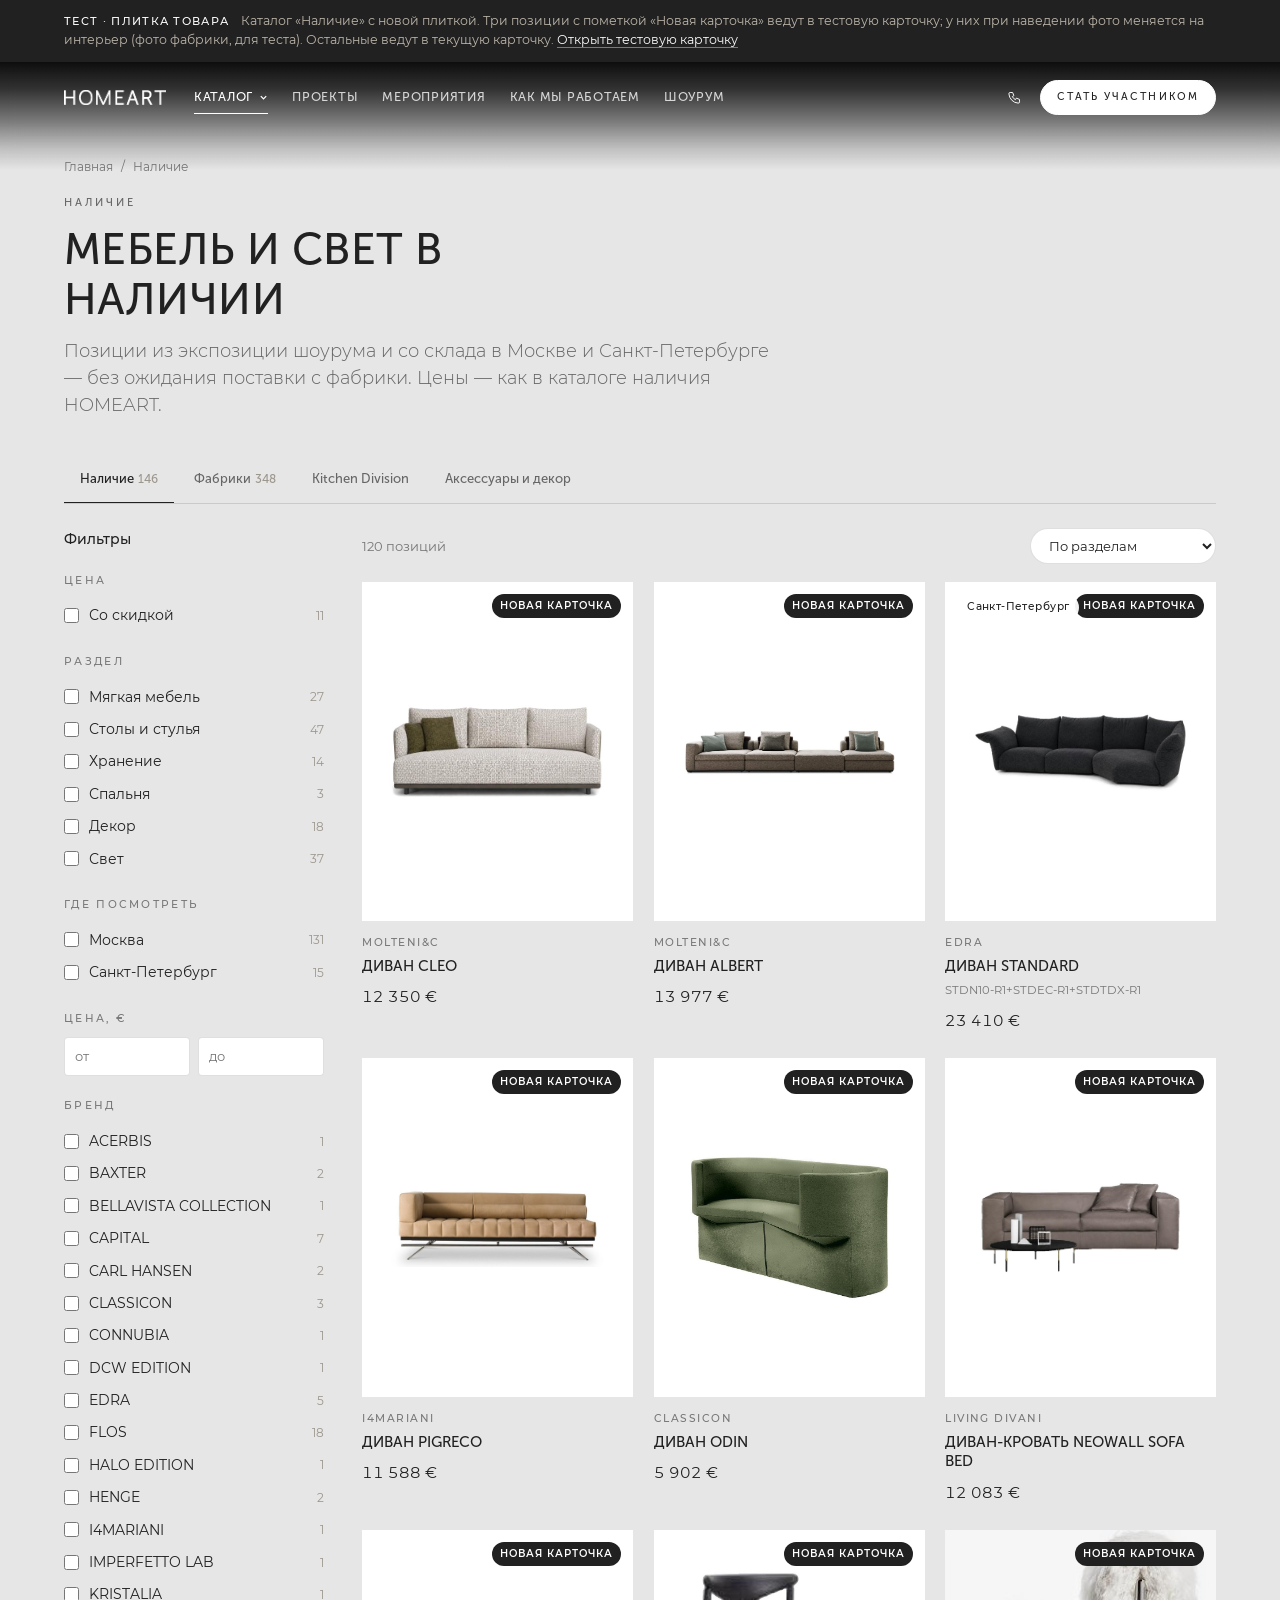
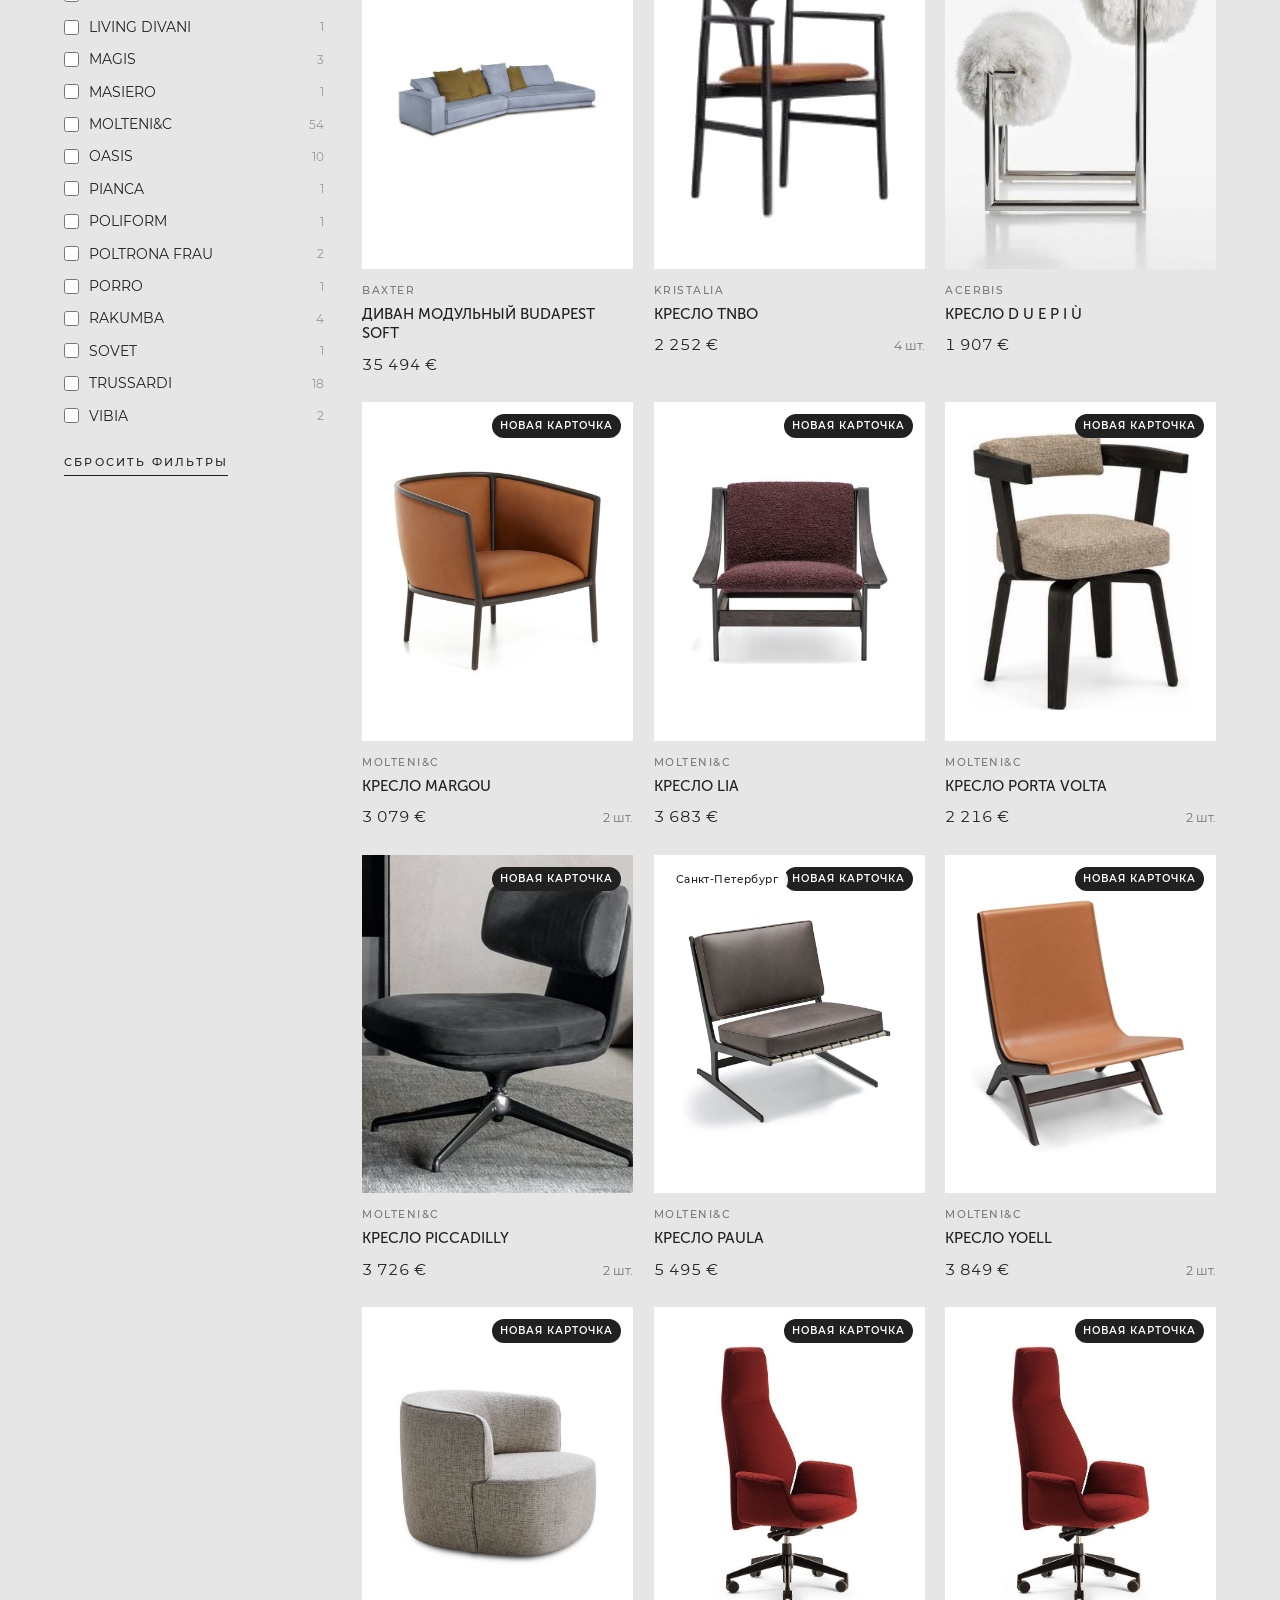
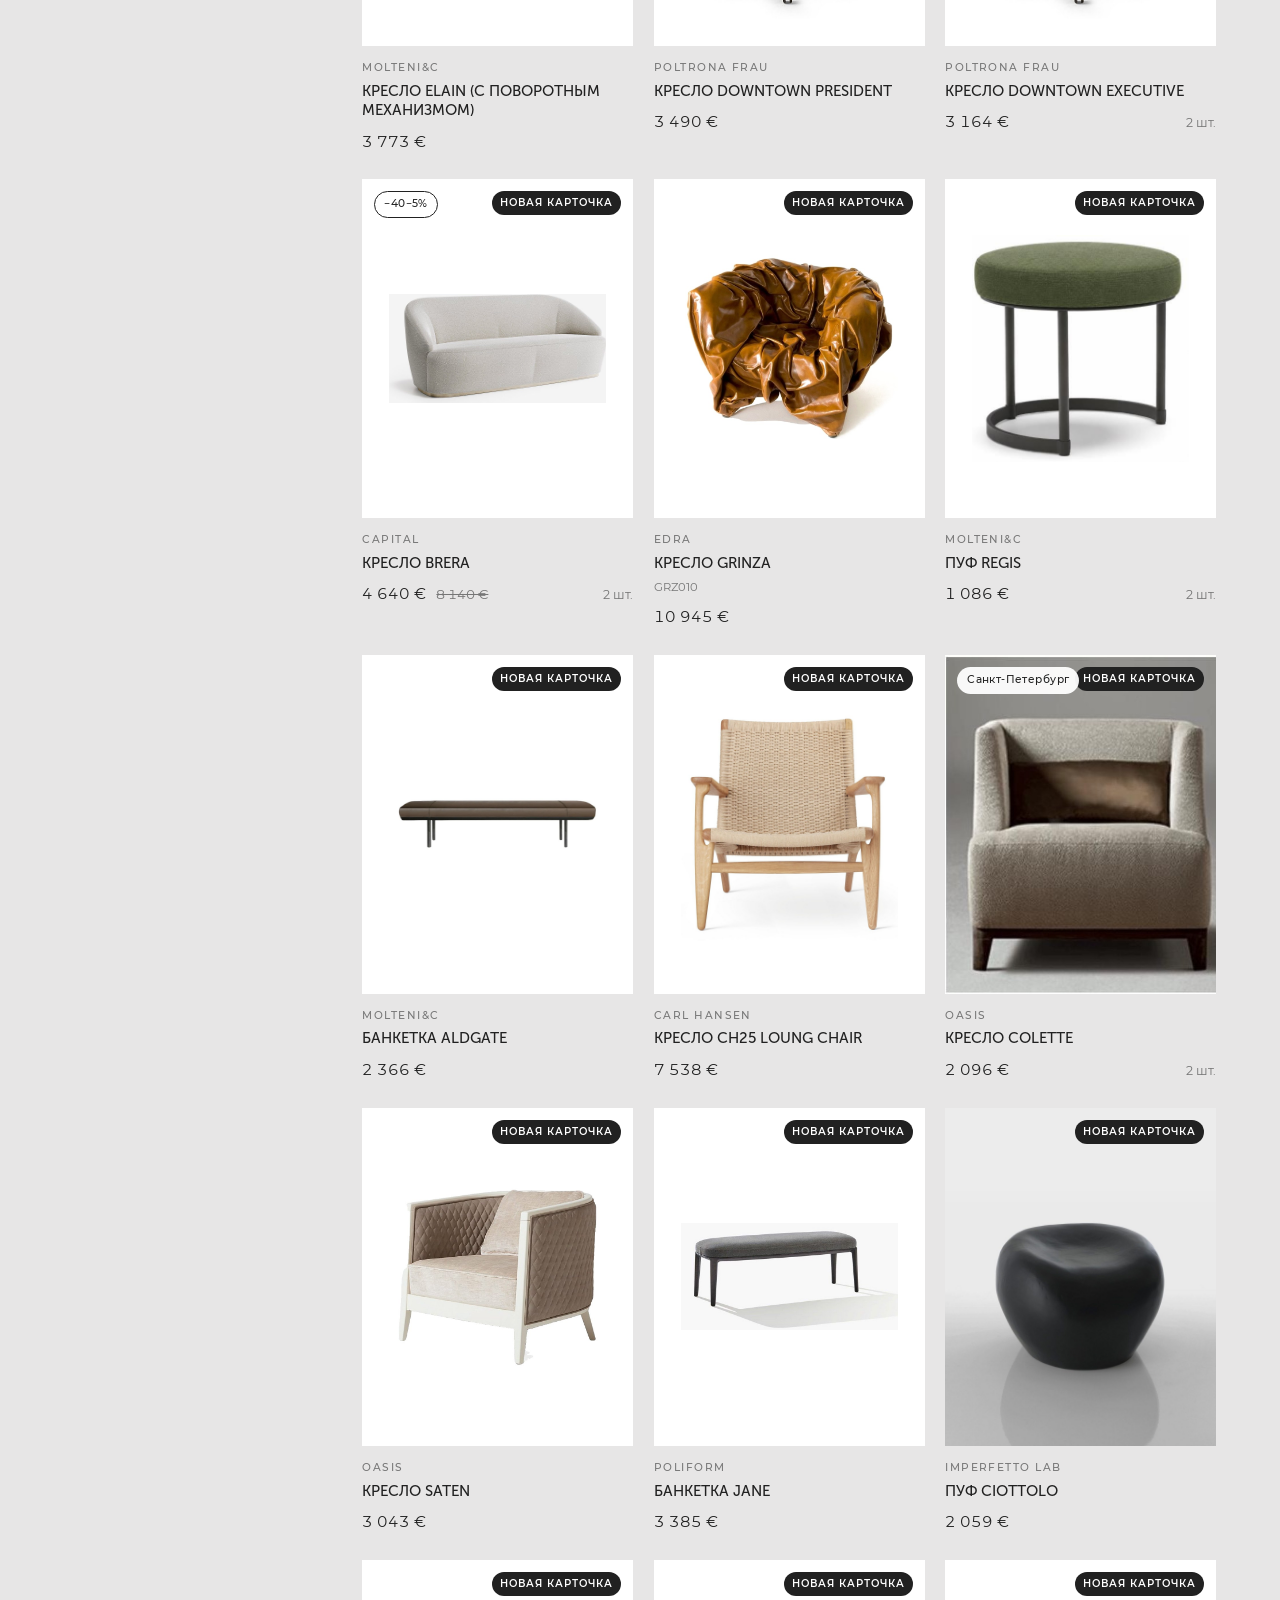
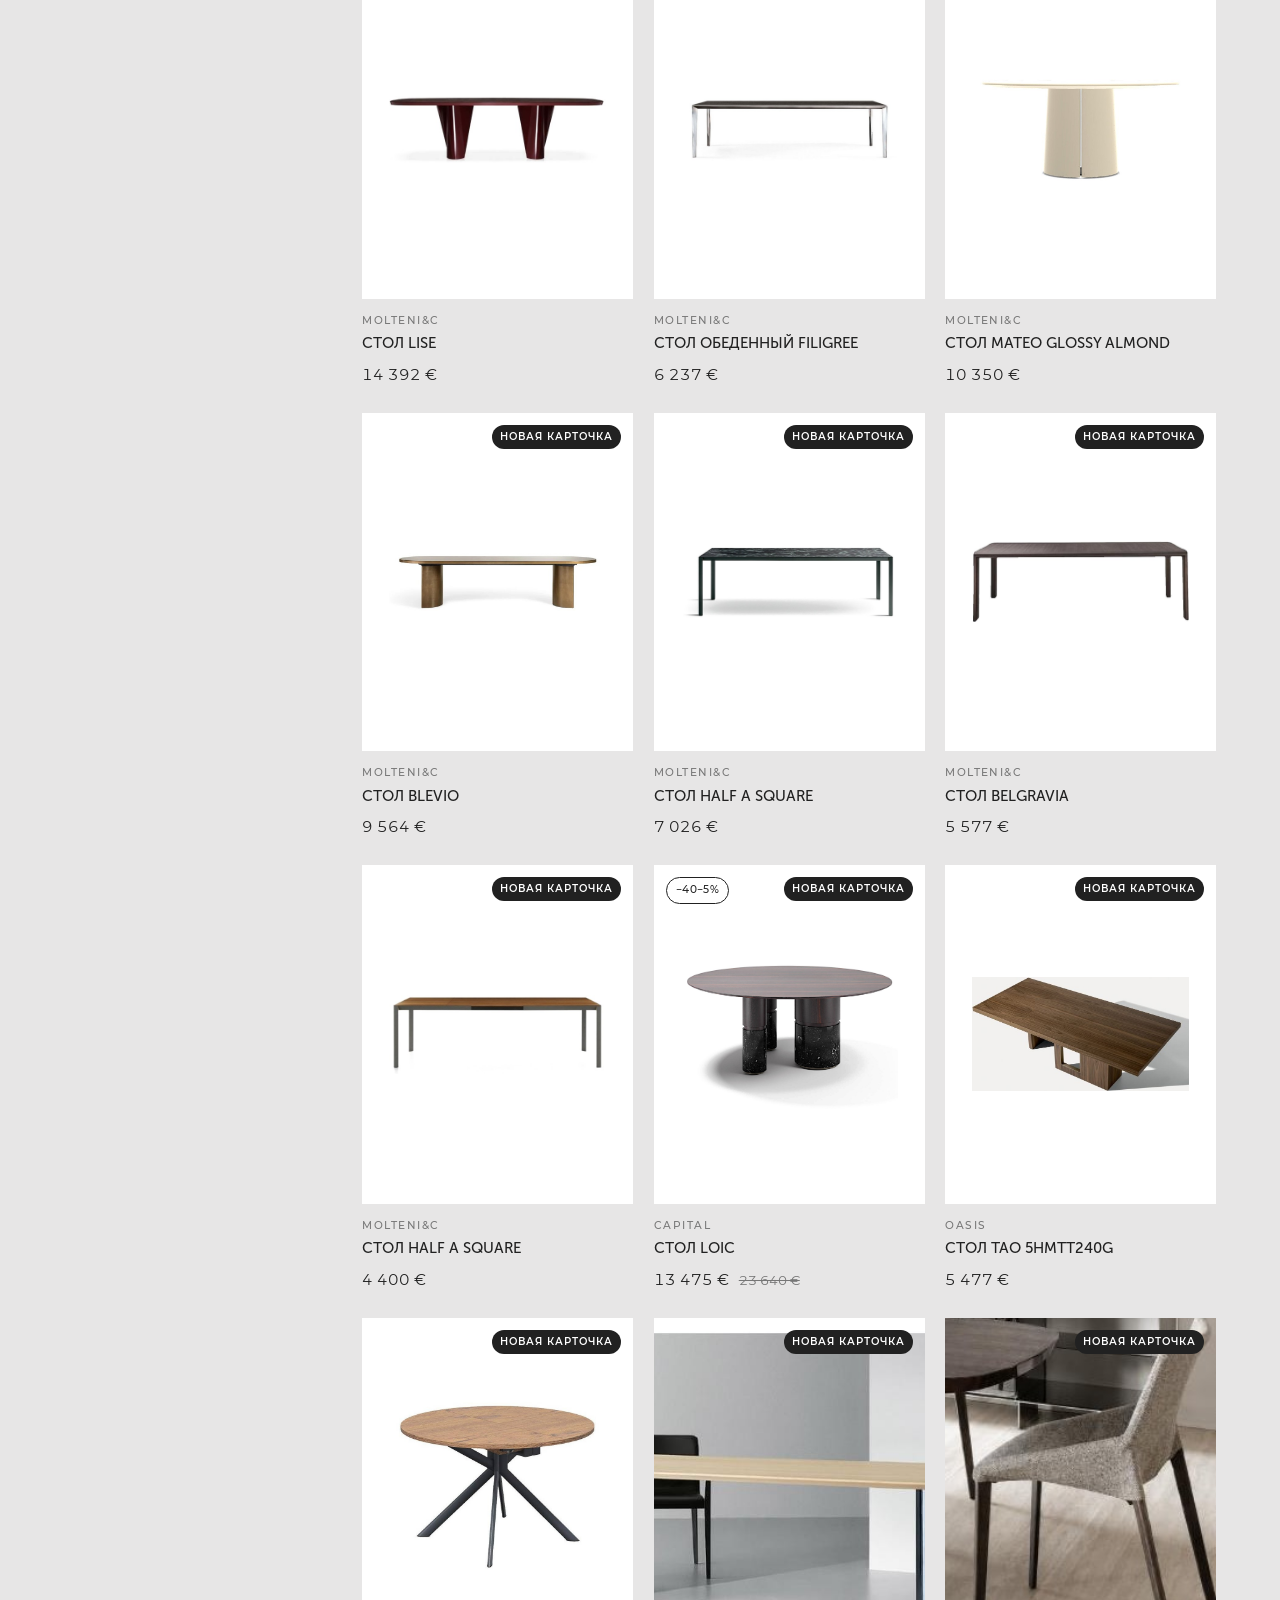
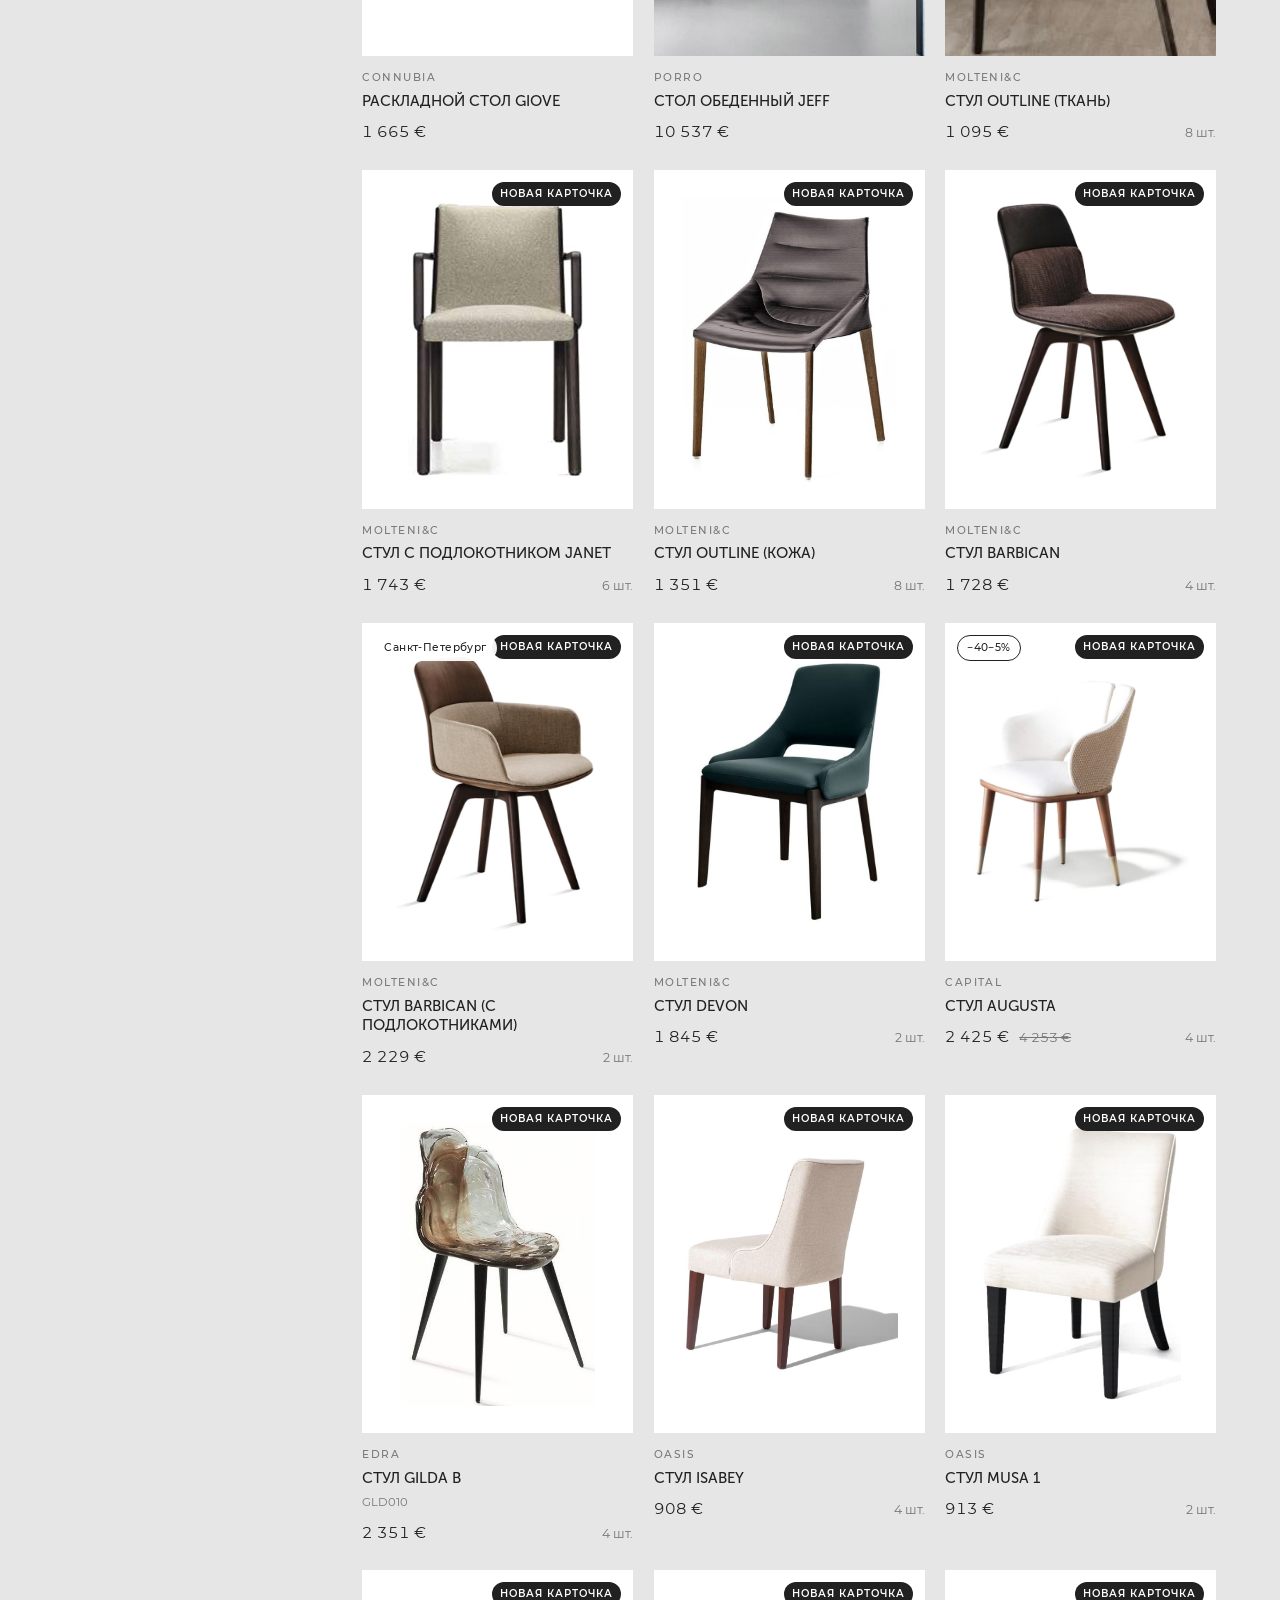
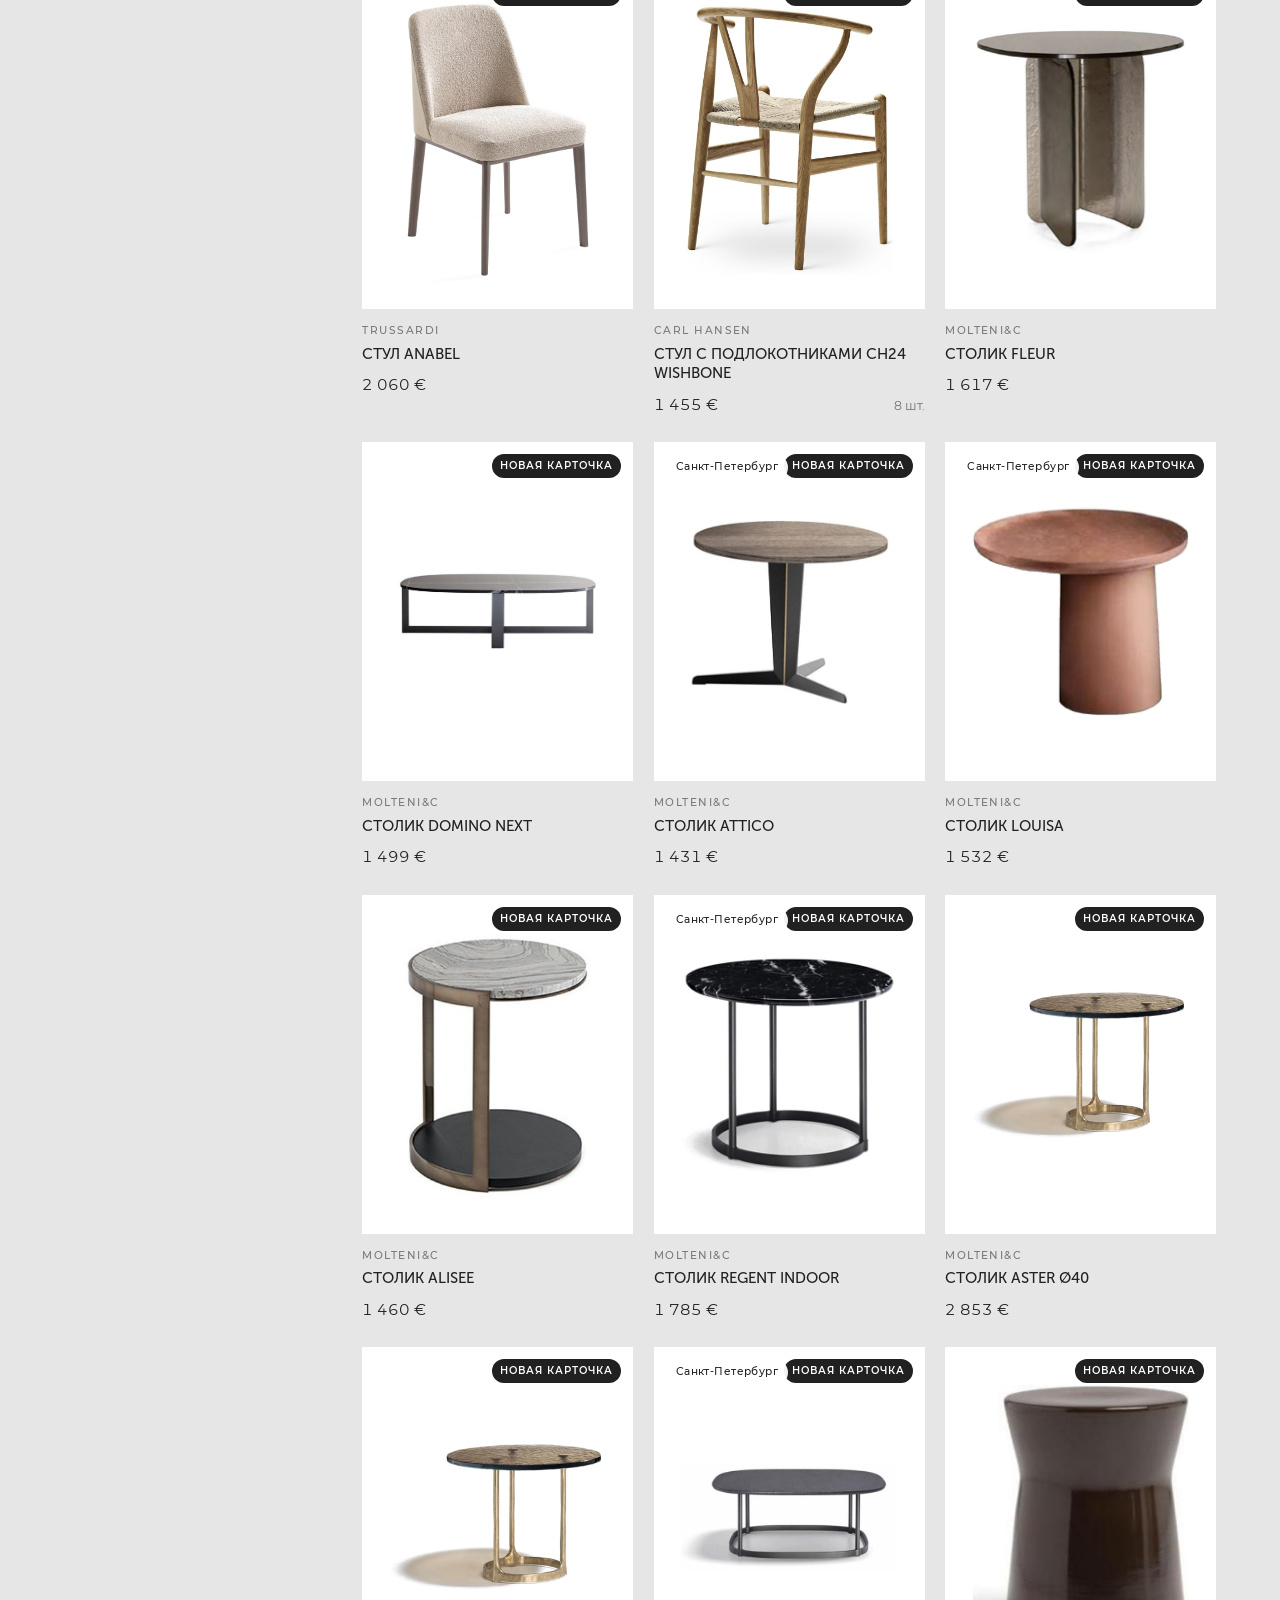
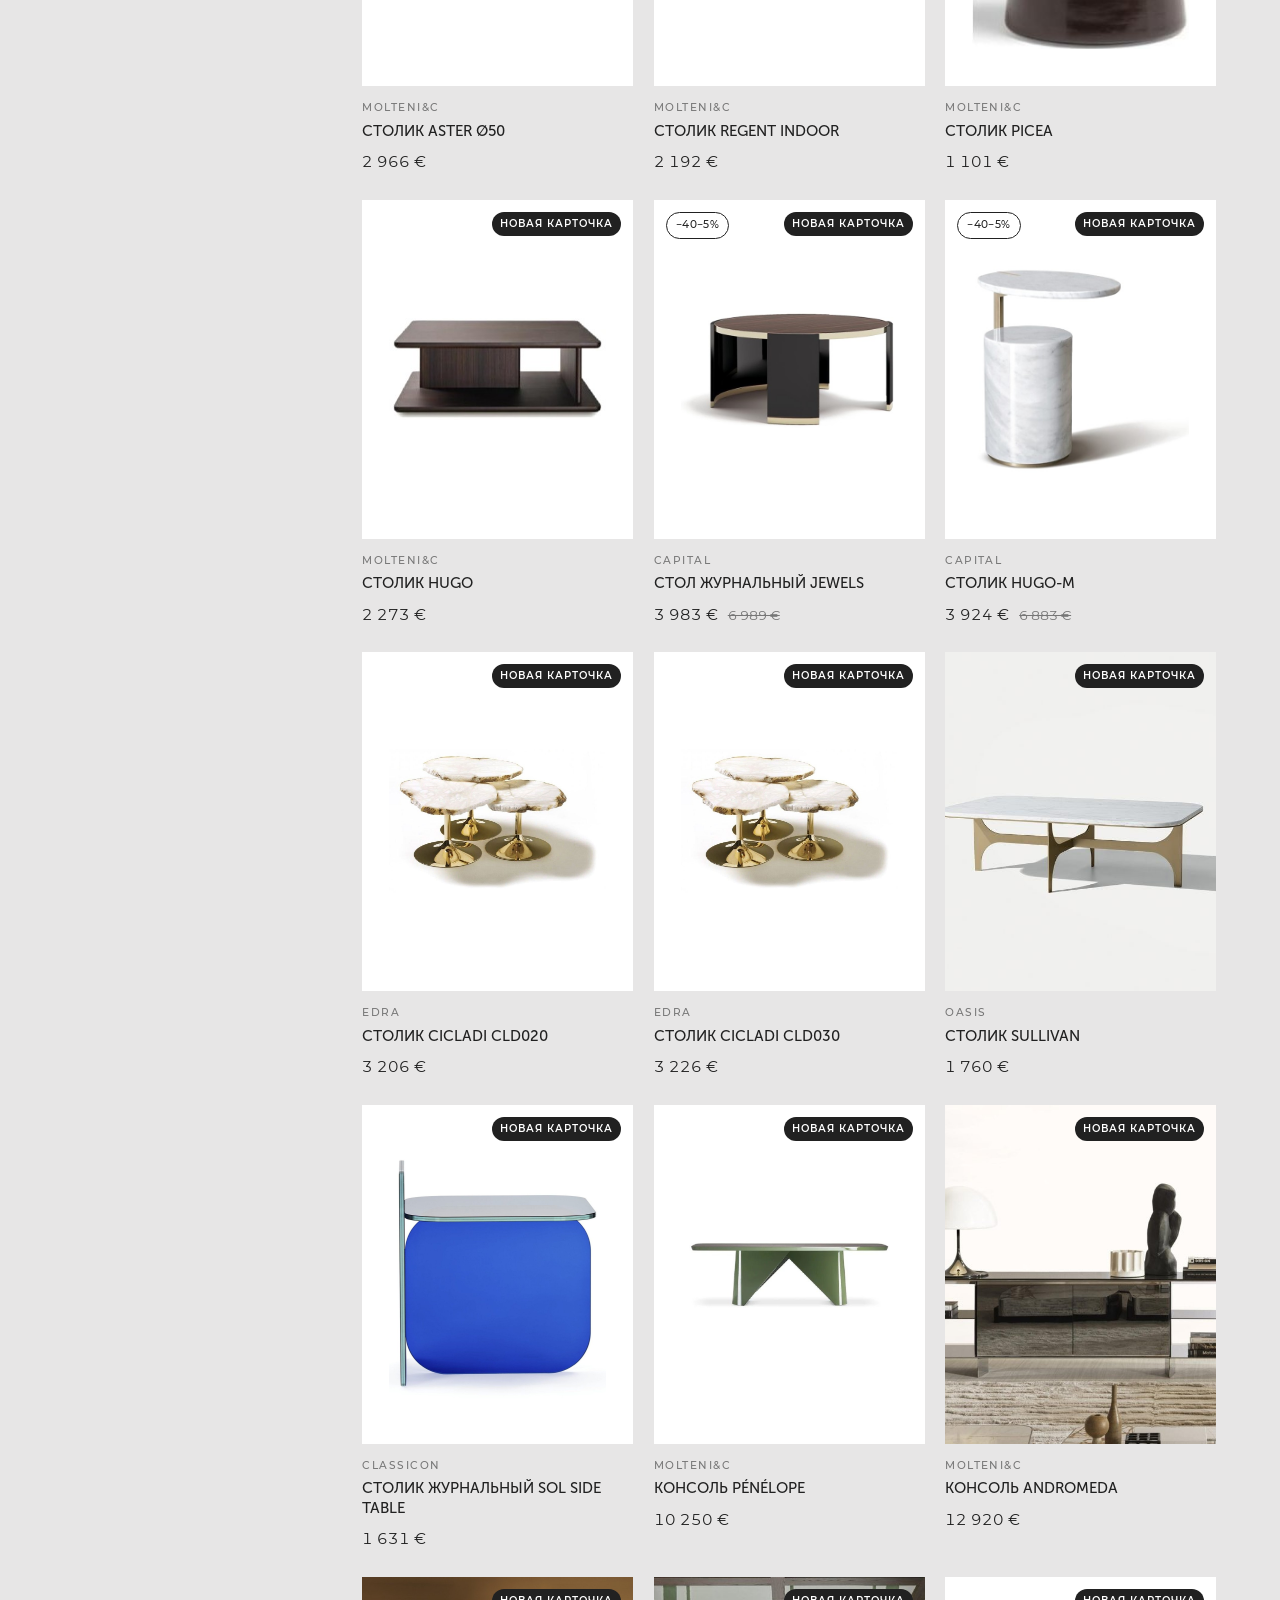
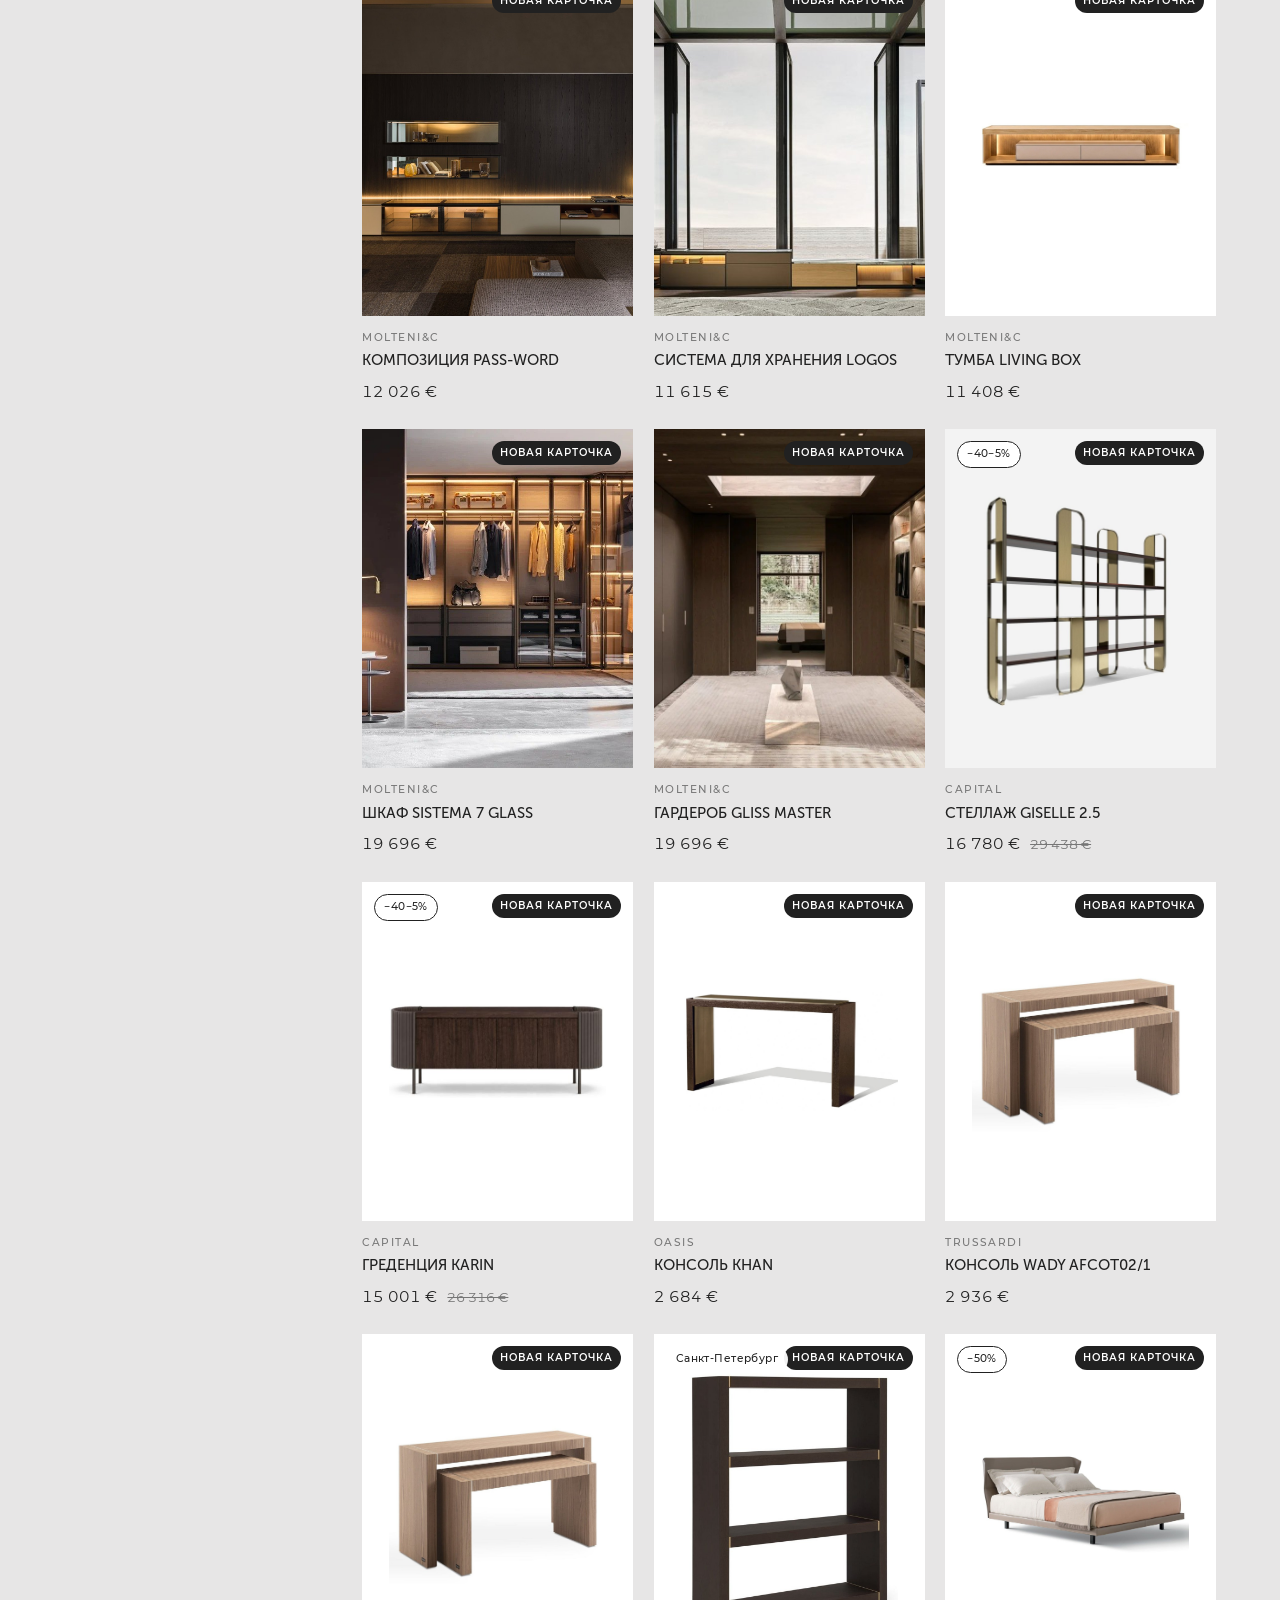
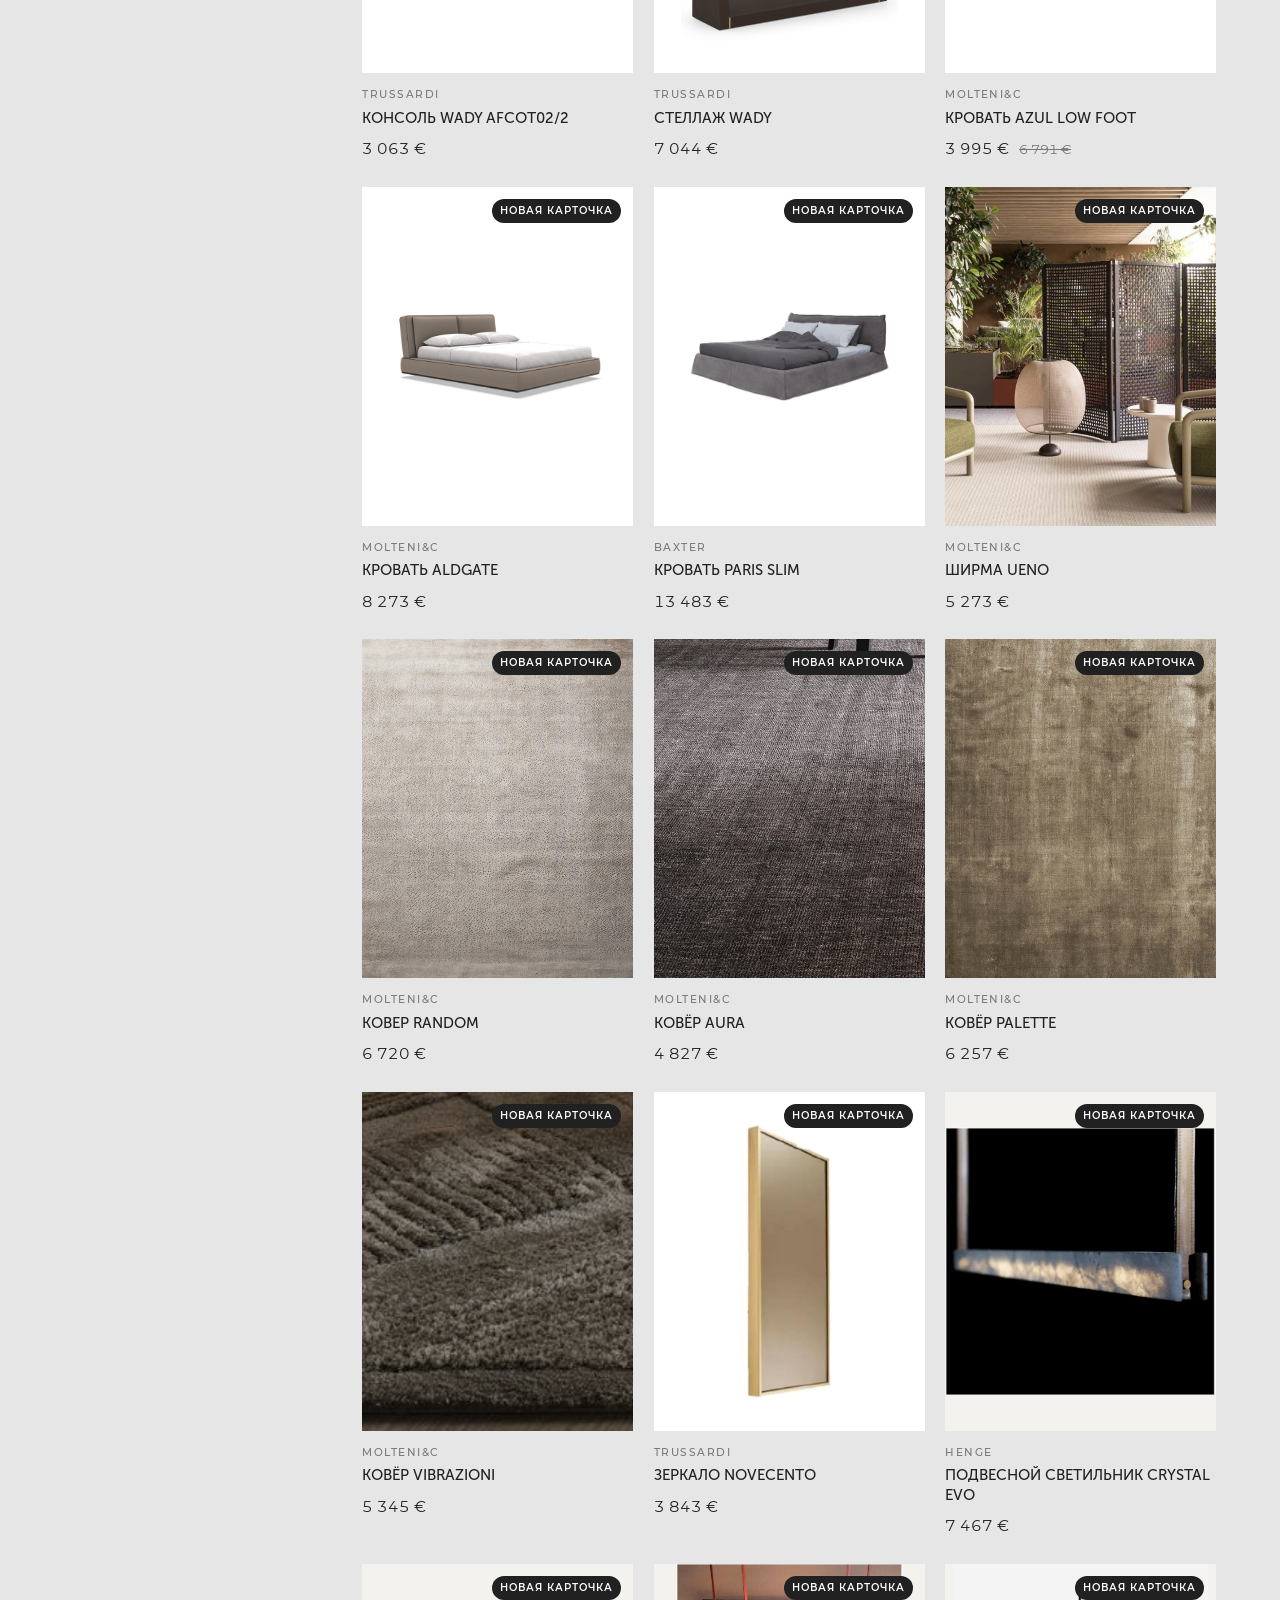
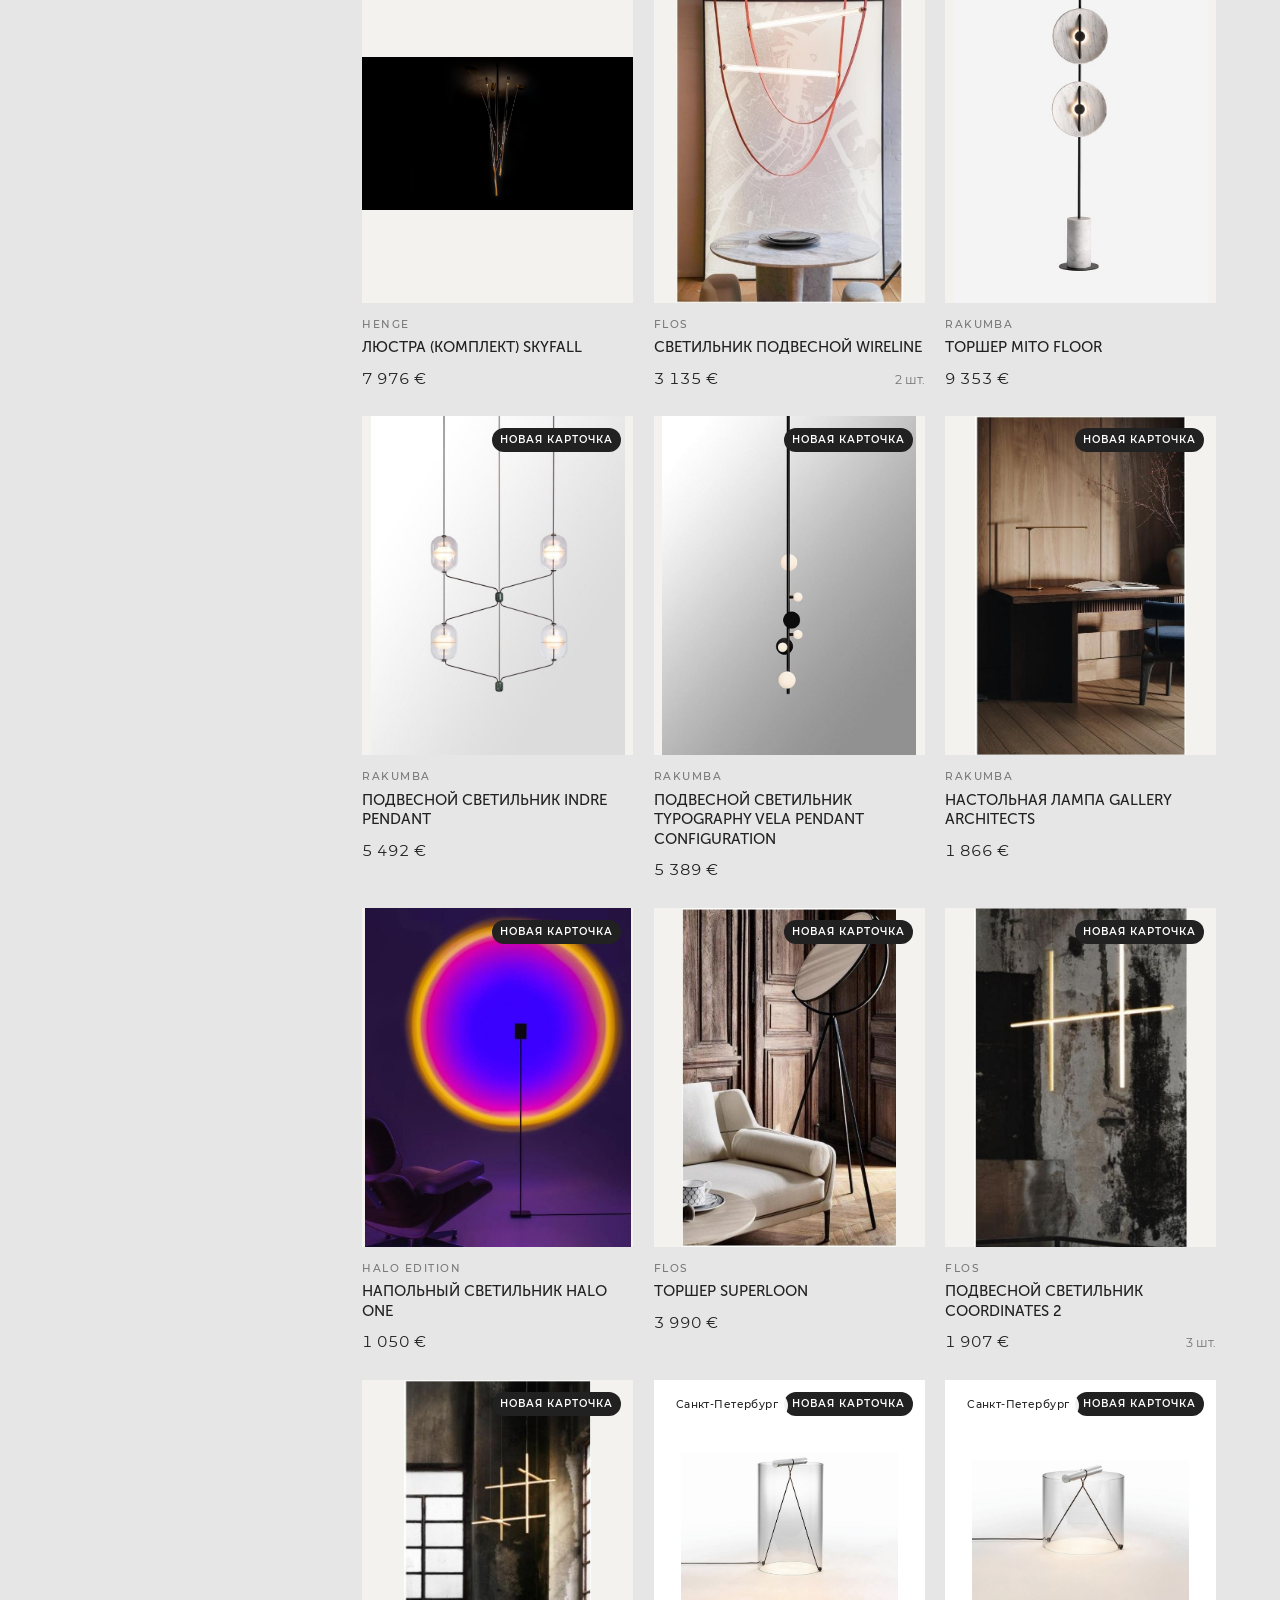
==== commit 6cd75f26: "Показ: один каталог (catalog.html ведёт на новый); вернуты прежние фото при наведении и интерьеры; п" ====
--- a/catalog.html
+++ b/catalog.html
@@ -1,117 +1 @@
-<!doctype html>
-<html lang="ru">
-<head>
-<meta charset="utf-8">
-<meta name="viewport" content="width=device-width,initial-scale=1">
-<title>Наличие — мебель и свет · HOMEART</title>
-<meta name="robots" content="noindex">
-<link rel="preconnect" href="https://fonts.googleapis.com"><link rel="preconnect" href="https://fonts.gstatic.com" crossorigin>
-<link rel="stylesheet" href="https://fonts.googleapis.com/css2?family=Montserrat:wght@200;300;400;500;600&display=swap">
-<link rel="stylesheet" href="assets/fonts.css?v=1793016635">
-<link rel="stylesheet" href="assets/site.css?v=1793016635">
-</head>
-<body data-page="catalog" data-root="">
-<div id="hdr"></div>
-<main class="wrap">
-  <div class="crumbs"><a href="index.html">Главная</a><span>/</span><span>Наличие</span></div>
-  <div class="pagehead">
-    <div class="eyebrow">Наличие</div>
-    <h1>Мебель и свет в наличии</h1>
-    <p class="lead">Позиции из экспозиции шоурума и со склада в Москве и Санкт-Петербурге — без ожидания поставки с фабрики. Цены — как в каталоге наличия HOMEART.</p>
-  </div>
-  <div class="tabs"><a href="catalog.html" class="on">Наличие<span id="tabCnt"></span></a><a href="factories.html">Фабрики<span>348</span></a>
-    <a href="kitchen.html">Kitchen Division</a><a href="factories.html?tab=decor">Аксессуары и декор</a></div>
-
-  <div class="cat">
-    <aside class="filters" id="filters" aria-label="Фильтры">
-      <div style="display:flex;justify-content:space-between;align-items:center" class="fbtn-close">
-        <b style="font-weight:500">Фильтры</b>
-        <button type="button" class="btn btn--sm btn--line fbtn" onclick="document.getElementById('filters').classList.remove('on')">Показать</button>
-      </div>
-      <div class="fg"><h4>Цена</h4>
-        <label><input type="checkbox" id="fDisc"> Со скидкой<span id="nDisc"></span></label></div>
-      <div class="fg"><h4>Раздел</h4><div id="fGroup"></div></div>
-      <div class="fg"><h4>Где посмотреть</h4><div id="fLoc"></div></div>
-      <div class="fg"><h4>Цена, €</h4>
-        <div class="range"><input id="pMin" inputmode="numeric" placeholder="от"><input id="pMax" inputmode="numeric" placeholder="до"></div></div>
-      <div class="fg"><h4>Бренд</h4><div id="fBrand"></div></div>
-      <button type="button" class="link" id="reset" style="align-self:flex-start">Сбросить фильтры</button>
-    </aside>
-
-    <section>
-      <div class="bar">
-        <div style="display:flex;gap:10px;align-items:center;flex-wrap:wrap">
-          <button type="button" class="btn btn--sm btn--line fbtn" onclick="document.getElementById('filters').classList.add('on')">Фильтры</button>
-          <span class="cnt" id="cnt"></span>
-        </div>
-        <select id="sort" aria-label="Сортировка" style="border:.5px solid var(--line);border-radius:999px;padding:8px 14px;background:var(--white);font-size:13px">
-          <option value="def">По разделам</option><option value="asc">Сначала дешевле</option><option value="desc">Сначала дороже</option><option value="disc">Сначала со скидкой</option>
-        </select>
-      </div>
-      <div class="grid3" id="grid"></div>
-      <div class="empty" id="empty" hidden>По этим фильтрам ничего нет. <button type="button" class="link" onclick="document.getElementById('reset').click()">Сбросить</button></div>
-    </section>
-  </div>
-</main>
-<div id="ftr"></div>
-<script src="data/data.js?v=1793016635"></script>
-<script src="data/stock.js?v=1793016635"></script>
-<script src="assets/site.js?v=1793016635"></script>
-<script>
-(function () {
-  const { fmt, esc, qs } = HA;
-  const P = STOCK;
-  const GROUPS = ['Мягкая мебель', 'Столы и стулья', 'Хранение', 'Спальня', 'Декор', 'Свет'];
-  const S = { groups: new Set(), locs: new Set(), brands: new Set(), disc: false, min: null, max: null };
-  if (qs.get('cat')) S.groups.add(qs.get('cat'));
-  if (qs.get('brand')) S.brands.add(qs.get('brand'));
-
-  const uniq = arr => [...new Set(arr)];
-  const box = (id, key, vals, set) => {
-    document.getElementById(id).innerHTML = vals.map(v =>
-      `<label><input type="checkbox" value="${esc(v)}" ${set.has(v) ? 'checked' : ''}> ${esc(v)}<span>${P.filter(p => p[key] === v).length}</span></label>`).join('');
-    document.getElementById(id).addEventListener('change', e => { e.target.checked ? set.add(e.target.value) : set.delete(e.target.value); draw() });
-  };
-  box('fGroup', 'group', GROUPS.filter(g => P.some(p => p.group === g)), S.groups);
-  box('fLoc', 'loc', uniq(P.map(p => p.loc)).sort(), S.locs);
-  box('fBrand', 'brand', uniq(P.map(p => p.brand)).sort(), S.brands);
-  document.getElementById('nDisc').textContent = P.filter(p => p.discount).length;
-  document.getElementById('fDisc').onchange = e => { S.disc = e.target.checked; draw() };
-  const num = v => { const n = parseInt(String(v).replace(/\D/g, ''), 10); return isNaN(n) ? null : n };
-  document.getElementById('pMin').oninput = e => { S.min = num(e.target.value); draw() };
-  document.getElementById('pMax').oninput = e => { S.max = num(e.target.value); draw() };
-  document.getElementById('sort').onchange = draw;
-  document.getElementById('reset').onclick = () => {
-    S.groups.clear(); S.locs.clear(); S.brands.clear(); S.disc = false; S.min = S.max = null;
-    document.querySelectorAll('#filters input').forEach(i => { i.type === 'checkbox' ? i.checked = false : i.value = '' }); draw();
-  };
-
-  function card(p) {
-    const img = p.imgs[0] ? `<img loading="lazy" src="${p.imgs[0]}" alt="${esc(p.brand)} ${esc(p.name)}">` : `<div class="ph"><b>${esc(p.brand)}</b></div>`;
-    const badges = (p.discount ? `<span class="badge badge--disc">${esc(p.discount)}</span>` : '')
-      + (p.loc !== 'Москва' ? `<span class="badge badge--city">${esc(p.loc)}</span>` : '');
-    return `<a class="card" href="product.html?id=${encodeURIComponent(p.id)}">
-      <div class="card__img ${p.pack ? 'card__img--pack' : ''}">${img}<div class="badges">${badges}</div></div>
-      <div class="card__b"><span class="card__k">${esc(p.brand)}</span><span class="card__t">${esc(p.name)}</span>
-        ${p.dims ? `<span class="card__m">${esc(p.dims)}</span>` : ''}
-        <div class="card__f"><span class="price">${fmt.eur(p.price)}${p.base ? `<s>${fmt.eur(p.base)}</s>` : ''}</span>${p.qty > 1 ? `<span class="small muted">${p.qty} ${p.unit === 'компл.' ? 'компл.' : 'шт.'}</span>` : ''}</div></div></a>`;
-  }
-  function draw() {
-    const list = P.filter(p => (!S.groups.size || S.groups.has(p.group)) && (!S.locs.size || S.locs.has(p.loc)) &&
-      (!S.brands.size || S.brands.has(p.brand)) && (!S.disc || p.discount) &&
-      (S.min == null || p.price >= S.min) && (S.max == null || p.price <= S.max));
-    const s = document.getElementById('sort').value;
-    if (s === 'asc') list.sort((a, b) => a.price - b.price);
-    else if (s === 'desc') list.sort((a, b) => b.price - a.price);
-    else if (s === 'disc') list.sort((a, b) => (!!b.discount - !!a.discount) || a.price - b.price);
-    else list.sort((a, b) => GROUPS.indexOf(a.group) - GROUPS.indexOf(b.group));
-    document.getElementById('grid').innerHTML = list.map(card).join('');
-    document.getElementById('empty').hidden = list.length > 0;
-    document.getElementById('cnt').textContent = fmt.plural(list.length, 'позиция', 'позиции', 'позиций');
-    document.getElementById('tabCnt').textContent = P.length;
-  }
-  draw();
-})();
-</script>
-</body>
-</html>
+<!doctype html><meta charset="utf-8"><meta name="robots" content="noindex"><script>location.replace("_variants/catalog-cards.html"+location.search+location.hash)</script><a href="_variants/catalog-cards.html">Каталог</a>
